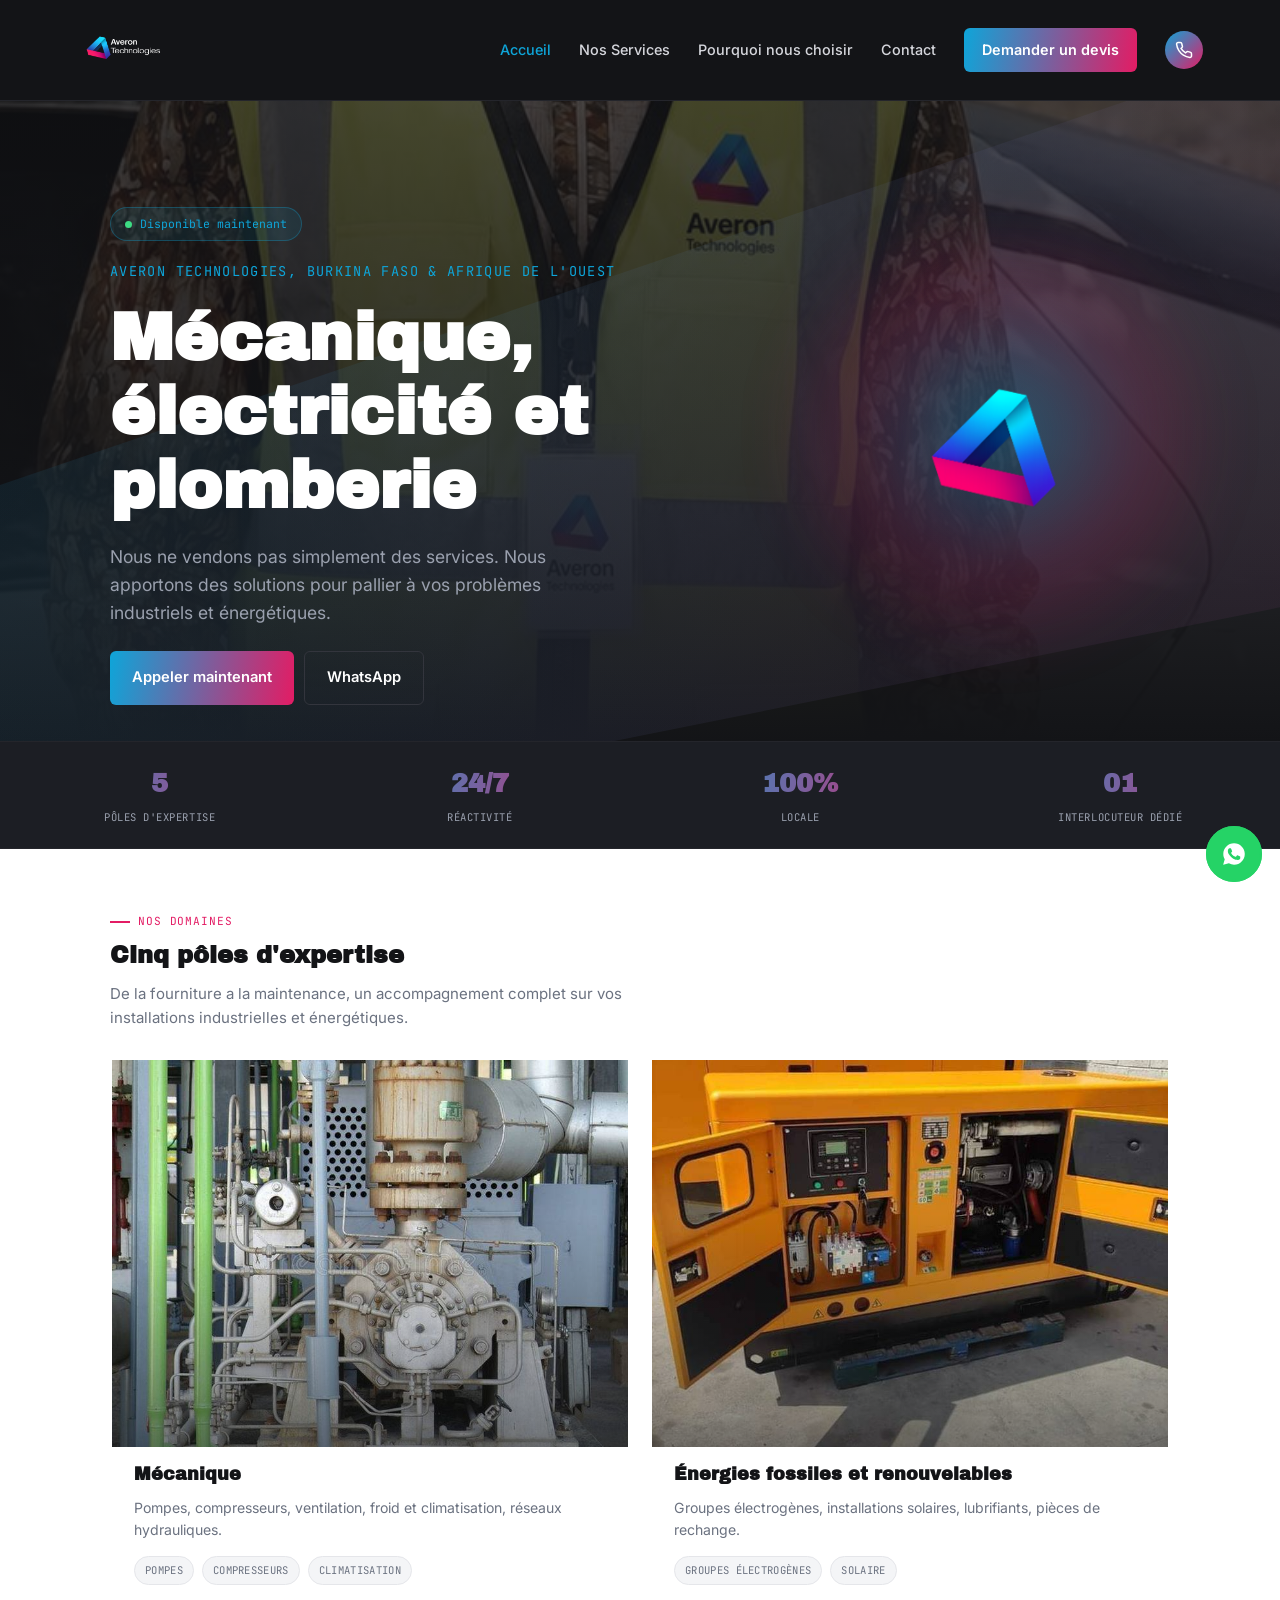
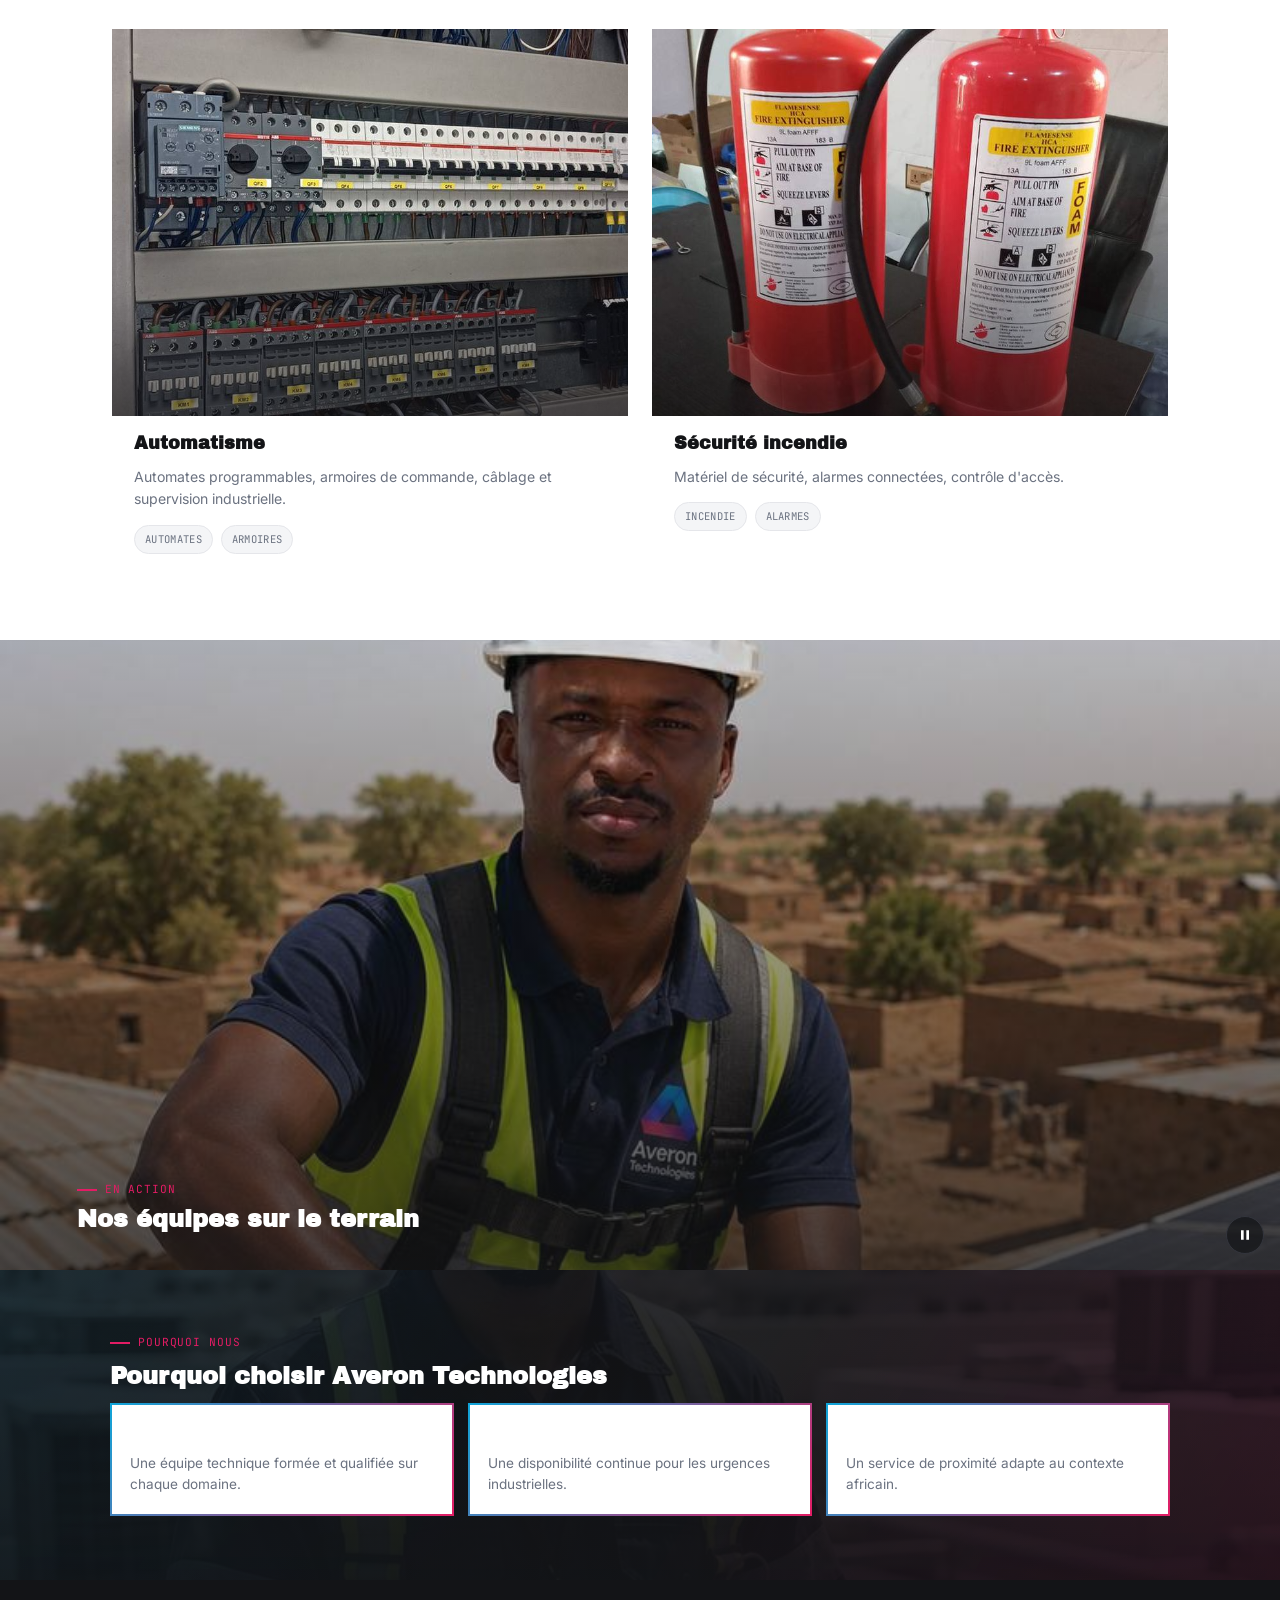
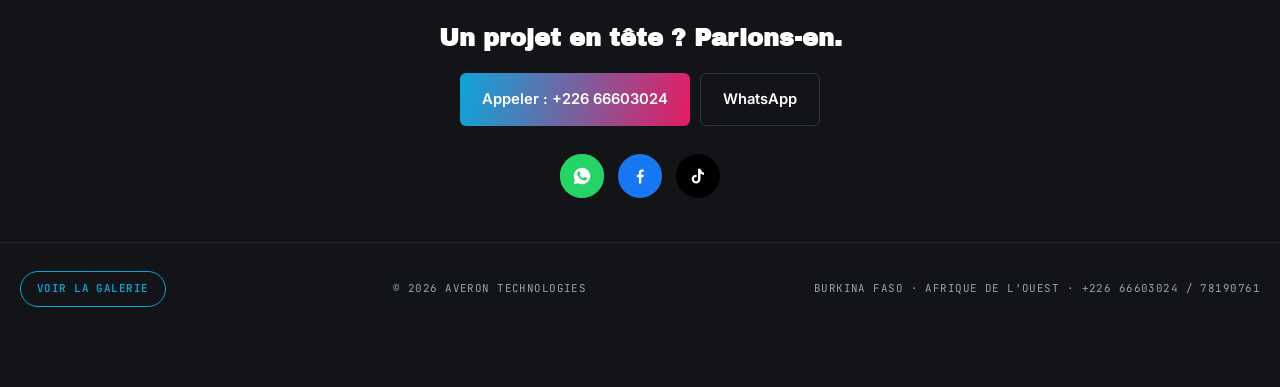
==== index.html @ 4babb5ae "Add files via upload" ====
<!DOCTYPE html>
<html lang="fr">
<head>
<meta charset="UTF-8">
<meta name="viewport" content="width=device-width, initial-scale=1.0">
<title>Accueil &middot; Averon Technologies</title>
<meta name="description" content="Averon Technologies, entreprise de mecanique, electricite et plomberie a Ouagadougou, Burkina Faso. Groupes electrogenes, pompes, compresseurs, installations solaires, securite incendie. Intervention rapide en Afrique de l'Ouest.">
<link rel="icon" type="image/png" href="assets/favicon.png">
<link rel="apple-touch-icon" href="assets/apple-touch-icon.png">
<link rel="stylesheet" href="assets/style.css">

</head>
<body>

<svg width="0" height="0" style="position:absolute">
  <defs>
    <filter id="roughen" x="-20%" y="-20%" width="140%" height="140%">
      <feTurbulence type="fractalNoise" baseFrequency="0.03 0.09" numOctaves="2" seed="3" result="noise">
        <animate attributeName="seed" values="3;7;3" dur="2.2s" repeatCount="indefinite"/>
      </feTurbulence>
      <feDisplacementMap in="SourceGraphic" in2="noise" scale="4"/>
    </filter>
    <filter id="roughen2" x="-20%" y="-20%" width="140%" height="140%">
      <feTurbulence type="fractalNoise" baseFrequency="0.025 0.08" numOctaves="2" seed="9" result="noise2">
        <animate attributeName="seed" values="9;14;9" dur="2.6s" repeatCount="indefinite"/>
      </feTurbulence>
      <feDisplacementMap in="SourceGraphic" in2="noise2" scale="5"/>
    </filter>
  </defs>
</svg>


<header>
  <div class="nav">
    <a class="logo" href="index.html"><img src="assets/logo-white.png" alt="Averon Technologies"></a>
    <nav class="menu" id="menu">
      <a class="active" href="index.html">Accueil</a>
<a class="" href="services.html">Nos Services</a>
<a class="" href="pourquoi-nous-choisir.html">Pourquoi nous choisir</a>
<a class="" href="contact.html">Contact</a>

      <a class="cta" href="contact.html">Demander un devis</a>
    </nav>
    <div class="actions">
      <a class="call" href="tel:+22666603024" aria-label="Appeler"><svg viewBox="0 0 24 24" fill="none" stroke="white" stroke-width="2"><path d="M22 16.92v3a2 2 0 0 1-2.18 2 19.79 19.79 0 0 1-8.63-3.07 19.5 19.5 0 0 1-6-6 19.79 19.79 0 0 1-3.07-8.67A2 2 0 0 1 4.11 2h3a2 2 0 0 1 2 1.72c.127.96.362 1.903.7 2.81a2 2 0 0 1-.45 2.11L8.09 9.91a16 16 0 0 0 6 6l1.27-1.27a2 2 0 0 1 2.11-.45c.907.338 1.85.573 2.81.7A2 2 0 0 1 22 16.92z"/></svg></a>
      <button class="burger" onclick="document.getElementById('menu').classList.toggle('open')" aria-label="Menu">
        <span></span><span></span><span></span>
      </button>
    </div>
  </div>
</header>


<section class="hero">
  <div class="hero-bg-photo"><img src="assets/hero-technician.jpg" alt=""></div>
  <div class="stripe"></div>
  <div class="wrap">
    <div class="hero-text">
      <div class="status-badge"><span class="dot"></span>Disponible maintenant</div>
      <div class="kicker">Averon Technologies, Burkina Faso & Afrique de l'Ouest</div>
      <h1>Mécanique, électricité et plomberie</h1>
      <p>Nous ne vendons pas simplement des services. Nous apportons des solutions pour pallier à vos problèmes industriels et énergétiques.</p>
      <div class="cta-row">
        <a class="btn primary" href="tel:+22666603024">Appeler maintenant</a>
        <a class="btn ghost" href="https://wa.me/22666603024" target="_blank">WhatsApp</a>
      </div>
    </div>
    
<div class="tri-stage">
  <div class="tri-glow"></div>
  <div class="tri-float">
    <div class="tri-spin">
      <img src="assets/triangle-mark.png" alt="">
    </div>
  </div>
</div>

  </div>
</section>
<div class="stats">
  <div class="stat"><div class="n">5</div><div class="l">Pôles d'expertise</div></div>
  <div class="stat"><div class="n">24/7</div><div class="l">Réactivité</div></div>
  <div class="stat"><div class="n">100%</div><div class="l">Locale</div></div>
  <div class="stat"><div class="n">01</div><div class="l">Interlocuteur dédié</div></div>
</div>
<section><div class="wrap"><div class="kicker-sm">Nos domaines</div><h2>Cinq pôles d'expertise</h2><p class="lead">De la fourniture a la maintenance, un accompagnement complet sur vos installations industrielles et énergétiques.</p><div class="svc-grid">
<div class="svc with-photo">
  <div class="thumb"><img class="scroll-expand" src="assets/photos/pump-industrial.jpg" alt="Mécanique"></div>
  <div class="body">
    <div class="num">01</div>
    <h3>Mécanique</h3>
    <p>Pompes, compresseurs, ventilation, froid et climatisation, réseaux hydrauliques.</p>
    <div class="tags"><span class="tag">Pompes</span><span class="tag">Compresseurs</span><span class="tag">Climatisation</span></div>
  </div>
</div>

<div class="svc with-photo">
  <div class="thumb"><img class="scroll-expand" src="assets/photos/generator-yellow-open.jpg" alt="Énergies fossiles et renouvelables"></div>
  <div class="body">
    <div class="num">02</div>
    <h3>Énergies fossiles et renouvelables</h3>
    <p>Groupes électrogènes, installations solaires, lubrifiants, pièces de rechange.</p>
    <div class="tags"><span class="tag">Groupes électrogènes</span><span class="tag">Solaire</span></div>
  </div>
</div>

<div class="svc with-photo">
  <div class="thumb"><img class="scroll-expand" src="assets/photos/electrical-panel-plc.jpg" alt="Automatisme"></div>
  <div class="body">
    <div class="num">03</div>
    <h3>Automatisme</h3>
    <p>Automates programmables, armoires de commande, câblage et supervision industrielle.</p>
    <div class="tags"><span class="tag">Automates</span><span class="tag">Armoires</span></div>
  </div>
</div>

<div class="svc with-photo">
  <div class="thumb"><img class="scroll-expand" src="assets/photos/securite-extincteurs.jpg" alt="Sécurité incendie"></div>
  <div class="body">
    <div class="num">04</div>
    <h3>Sécurité incendie</h3>
    <p>Matériel de sécurité, alarmes connectées, contrôle d'accès.</p>
    <div class="tags"><span class="tag">Incendie</span><span class="tag">Alarmes</span></div>
  </div>
</div>
</div></div></section>
<section class="video-section">
  <div class="video-wrap">
    <video id="heroVideo" autoplay muted loop playsinline poster="assets/photos/portrait-solar-drill.jpg">
      <source src="assets/hero-video.mp4" type="video/mp4">
    </video>
    <button class="video-toggle" id="videoToggle" aria-label="Pause/lecture video"><svg viewBox="0 0 24 24" fill="white"><path d="M6 5h4v14H6zM14 5h4v14h-4z"/></svg></button>
    <div class="video-caption">
      <div class="kicker-sm" style="margin-bottom:6px;">En action</div>
      <h2 style="color:#fff; margin-bottom:0;">Nos équipes sur le terrain</h2>
    </div>
  </div>
</section>
<script>
(function(){
  var v = document.getElementById('heroVideo');
  var btn = document.getElementById('videoToggle');
  if(!btn) return;
  btn.addEventListener('click', function(){
    if(v.paused){ v.play(); btn.innerHTML = '<svg viewBox="0 0 24 24" fill="white"><path d="M6 5h4v14H6zM14 5h4v14h-4z"/></svg>'; }
    else{ v.pause(); btn.innerHTML = '<svg viewBox="0 0 24 24" fill="white"><path d="M8 5v14l11-7z"/></svg>'; }
  });
})();
</script>

<section class="photo ">
  <div class="photo-bg tint"><img src="assets/photos/portrait-hvac-rooftop.jpg" alt=""></div>
  <div class="wrap">
<div class="kicker-sm">Pourquoi nous</div><h2>Pourquoi choisir Averon Technologies</h2><div class="points">
<div class="point">
  <div class="num">01</div>
  <h4>Expertise certifiée</h4>
  <p>Une équipe technique formée et qualifiée sur chaque domaine.</p>
</div>

<div class="point">
  <div class="num">02</div>
  <h4>Réactivité 24/7</h4>
  <p>Une disponibilité continue pour les urgences industrielles.</p>
</div>

<div class="point">
  <div class="num">03</div>
  <h4>Maintenance locale</h4>
  <p>Un service de proximité adapte au contexte africain.</p>
</div>
</div></div></section>
<section class="contact-strip">
  <div class="wrap">
    <h2>Un projet en tête ? Parlons-en.</h2>
    <div class="links">
      <a class="btn primary" href="tel:+22666603024">Appeler : +226 66603024</a>
      <a class="btn ghost" href="https://wa.me/22666603024" target="_blank">WhatsApp</a>
    </div>
    
<div class="social-bar">
  <a class="social whatsapp" href="https://wa.me/22666603024" target="_blank" aria-label="WhatsApp"><svg viewBox="0 0 24 24" fill="white"><path d="M12.04 2C6.58 2 2.13 6.45 2.13 11.91c0 1.75.46 3.45 1.32 4.95L2 22l5.29-1.39a9.9 9.9 0 0 0 4.75 1.21h.01c5.46 0 9.9-4.45 9.9-9.91C21.96 6.45 17.5 2 12.04 2zm5.79 14.11c-.24.68-1.4 1.3-1.93 1.35-.5.05-1.12.07-1.81-.11-.42-.11-.95-.29-1.64-.57-2.9-1.25-4.79-4.17-4.94-4.36-.14-.2-1.19-1.58-1.19-3.02 0-1.43.75-2.14 1.02-2.43.27-.29.58-.37.78-.37.19 0 .39 0 .56.01.18.01.42-.07.65.5.24.58.82 2 .89 2.14.07.14.12.31.02.5-.09.19-.14.31-.28.48-.14.17-.29.37-.42.5-.14.14-.28.29-.12.57.16.28.71 1.17 1.53 1.89 1.05.94 1.94 1.23 2.22 1.37.28.14.44.12.61-.07.16-.19.7-.82.89-1.1.19-.28.37-.23.63-.14.26.09 1.65.78 1.93.92.28.14.47.21.54.33.07.12.07.68-.17 1.36z"/></svg></a>
  <a class="social facebook" href="https://www.facebook.com/profile.php?id=61590380855044" target="_blank" aria-label="Facebook"><svg viewBox="0 0 24 24" fill="white"><path d="M13.5 21v-7.5h2.5l.4-3H13.5V8.5c0-.87.24-1.46 1.49-1.46H16.5V4.36C16.24 4.32 15.36 4.25 14.33 4.25c-2.15 0-3.63 1.31-3.63 3.72v2.53H8.2v3h2.5V21h2.8z"/></svg></a>
  <a class="social tiktok" href="https://www.tiktok.com/@averon.tech.by.af" target="_blank" aria-label="TikTok"><svg viewBox="0 0 24 24" fill="white"><path d="M16.6 5.82c-.9-.6-1.55-1.55-1.75-2.65h-2.85v12.6c0 1.35-1.1 2.45-2.45 2.45a2.45 2.45 0 0 1 0-4.9c.25 0 .5.04.73.1V10.4a5.3 5.3 0 0 0-.73-.05A5.3 5.3 0 1 0 15 15.65V9.35a7.3 7.3 0 0 0 4.2 1.33V7.83c-.9 0-1.85-.3-2.6-.85z"/></svg></a>
</div>

  </div>
</section>


<footer>
  <a href="galerie.html" class="footer-link">Voir la galerie</a>
  <span>&copy; 2026 Averon Technologies</span>
  <span>Burkina Faso &middot; Afrique de l'Ouest &middot; +226 66603024 / 78190761</span>
</footer>

<a class="float-wa" href="https://wa.me/22666603024" target="_blank" aria-label="Ecrire sur WhatsApp"><svg viewBox="0 0 24 24" fill="white"><path d="M12.04 2C6.58 2 2.13 6.45 2.13 11.91c0 1.75.46 3.45 1.32 4.95L2 22l5.29-1.39a9.9 9.9 0 0 0 4.75 1.21h.01c5.46 0 9.9-4.45 9.9-9.91C21.96 6.45 17.5 2 12.04 2zm5.79 14.11c-.24.68-1.4 1.3-1.93 1.35-.5.05-1.12.07-1.81-.11-.42-.11-.95-.29-1.64-.57-2.9-1.25-4.79-4.17-4.94-4.36-.14-.2-1.19-1.58-1.19-3.02 0-1.43.75-2.14 1.02-2.43.27-.29.58-.37.78-.37.19 0 .39 0 .56.01.18.01.42-.07.65.5.24.58.82 2 .89 2.14.07.14.12.31.02.5-.09.19-.14.31-.28.48-.14.17-.29.37-.42.5-.14.14-.28.29-.12.57.16.28.71 1.17 1.53 1.89 1.05.94 1.94 1.23 2.22 1.37.28.14.44.12.61-.07.16-.19.7-.82.89-1.1.19-.28.37-.23.63-.14.26.09 1.65.78 1.93.92.28.14.47.21.54.33.07.12.07.68-.17 1.36z"/></svg></a>

<div class="lightbox" id="lightbox">
  <img id="lightbox-img" src="" alt="">
</div>

<script>
(function(){
  var els = document.querySelectorAll('.scroll-expand');
  if(!('IntersectionObserver' in window)){
    els.forEach(function(e){ e.classList.add('in-view'); });
    return;
  }
  var io = new IntersectionObserver(function(entries){
    entries.forEach(function(entry){
      if(entry.isIntersecting){
        entry.target.classList.add('in-view');
        io.unobserve(entry.target);
      }
    });
  }, { threshold:0.2 });
  els.forEach(function(e){ io.observe(e); });
})();
</script>
<script>
(function(){
  var lb = document.getElementById('lightbox');
  var lbImg = document.getElementById('lightbox-img');
  var candidates = document.querySelectorAll('.thumb img, .gallery-item img, .photo-bg img, .people-card img');
  candidates.forEach(function(img){
    img.style.cursor = 'zoom-in';
    img.addEventListener('click', function(){
      lbImg.src = img.src;
      lb.classList.add('open');
    });
  });
  lb.addEventListener('click', function(){ lb.classList.remove('open'); });
})();
</script>
</body>
</html>
---- assets/style.css ----
@import url('https://fonts.googleapis.com/css2?family=Archivo+Black&family=Space+Grotesk:wght@500;600;700&family=Inter:wght@400;500;600;700&family=JetBrains+Mono:wght@400;500&display=swap');

:root{
  --cyan:#0EA5D9;
  --blue-deep:#15305E;
  --magenta:#E31C64;
  --black:#131417;
  --charcoal:#1C1E24;
  --grey:#9AA0AE;
  --grey-dark:#6B7280;
  --paper:#F4F5F7;
  --white:#FFFFFF;
}
*{ box-sizing:border-box; margin:0; padding:0; }
html{ scroll-behavior:smooth; }
body{ font-family:'Inter',sans-serif; color:var(--black); background:var(--white); line-height:1.6; overflow-x:hidden; }
a{ color:inherit; text-decoration:none; }
img{ max-width:100%; display:block; }
ul{ list-style:none; }
.wrap{ max-width:1100px; margin:0 auto; padding:0 20px; }

/* ===== HEADER ===== */
header{ position:sticky; top:0; z-index:100; background:var(--black); border-bottom:1px solid #24252B; }
.nav{ display:flex; align-items:center; justify-content:space-between; padding:12px 18px; }
.nav .logo{ display:flex; align-items:center; gap:8px; z-index:2; }
.nav .logo img{ height:56px; width:auto; }
.nav .actions{ display:flex; align-items:center; gap:10px; z-index:2; }
.nav .call{ width:38px; height:38px; border-radius:50%; background:linear-gradient(135deg,var(--cyan),var(--magenta)); display:flex; align-items:center; justify-content:center; }
.nav .call svg{ width:18px; height:18px; }
.burger{ width:38px; height:38px; border:1px solid #33353D; border-radius:6px; display:flex; flex-direction:column; align-items:center; justify-content:center; gap:4px; background:none; }
.burger span{ width:16px; height:2px; background:#fff; display:block; }

.menu{ display:none; flex-direction:column; background:var(--black); border-top:1px solid #24252B; padding:8px 18px 20px; position:absolute; top:100%; left:0; right:0; }
.menu.open{ display:flex; }
.menu a{ padding:14px 4px; font-size:1rem; font-weight:500; color:#D5D6DC; border-bottom:1px solid #24252B; }
.menu a.active{ color:var(--cyan); }
.menu .cta{ margin-top:16px; text-align:center; padding:13px; border-radius:6px; background:linear-gradient(100deg,var(--cyan),var(--magenta)); color:#fff; font-weight:600; border:none; }

/* ===== HERO — ACCUEIL (video + triangle 3D) ===== */
.hero{ position:relative; overflow:hidden; background:var(--black); color:#fff; padding:28px 20px 40px; }
.hero-bg-photo{ position:absolute; inset:0; z-index:0; }
.hero-bg-photo img{ width:100%; height:100%; object-fit:cover; object-position:center 55%; opacity:0.45; filter:grayscale(0.25) contrast(1.05); }
.hero-bg-photo::after{ content:''; position:absolute; inset:0; background:linear-gradient(180deg, rgba(19,20,23,0.5) 0%, rgba(19,20,23,0.8) 65%, var(--black) 100%); }
.hero .stripe{ position:absolute; inset:0; width:160%; clip-path:polygon(55% 0, 100% 0, 100% 55%, 30% 100%, 0 100%, 0 60%); background:linear-gradient(120deg,var(--cyan),var(--magenta)); opacity:0.10; animation:driftStripe 9s ease-in-out infinite; z-index:1; }
@keyframes driftStripe{ 0%,100%{ transform:translateX(0); } 50%{ transform:translateX(-6%); } }
.hero .kicker{ position:relative; z-index:2; font-family:'JetBrains Mono'; font-size:0.85rem; letter-spacing:0.1em; text-transform:uppercase; color:var(--cyan); margin-bottom:18px; animation:fadeUp 0.7s ease-out both; }
.hero h1{ position:relative; z-index:2; font-family:'Archivo Black'; font-weight:700; font-size:2.6rem; line-height:1.1; animation:fadeUp 0.7s ease-out 0.1s both; }
.hero p{ position:relative; z-index:2; margin-top:20px; color:var(--grey); font-size:1.1rem; max-width:46ch; animation:fadeUp 0.7s ease-out 0.2s both; }
.hero .cta-row{ position:relative; z-index:2; display:flex; flex-direction:column; gap:10px; margin-top:24px; animation:fadeUp 0.7s ease-out 0.3s both; }
.hero .wrap{ position:relative; z-index:2; }
.btn{ display:inline-flex; align-items:center; justify-content:center; padding:14px 22px; border-radius:6px; font-weight:600; font-size:0.92rem; }
.btn.primary{ background:linear-gradient(100deg,var(--cyan),var(--magenta)); color:#fff; }
.btn.ghost{ border:1px solid #33353D; color:#fff; }

/* Video background layer (home hero only) */
.hero-video-wrap{ position:absolute; inset:0; z-index:0; background:var(--black); }
.hero-video-wrap video{ width:100%; height:100%; object-fit:cover; opacity:0.28; }
.hero-video-wrap::after{ content:''; position:absolute; inset:0; background:linear-gradient(180deg, rgba(19,20,23,0.5) 0%, rgba(19,20,23,0.85) 70%, var(--black) 100%); }
.video-toggle{
  position:absolute; z-index:3; bottom:16px; right:16px;
  width:38px; height:38px; border-radius:50%; background:rgba(19,20,23,0.7); border:1px solid #33353D;
  display:flex; align-items:center; justify-content:center; cursor:pointer;
}
.video-toggle svg{ width:16px; height:16px; }

/* Dedicated video section (between poles and pourquoi-nous-choisir) */
.video-section{ background:var(--black); padding:0; }
.video-wrap{ position:relative; width:100%; aspect-ratio:16/9; max-height:70vh; overflow:hidden; }
.video-wrap video{ width:100%; height:100%; object-fit:cover; }
.video-wrap::after{ content:''; position:absolute; inset:0; background:linear-gradient(180deg, rgba(19,20,23,0.15) 0%, rgba(19,20,23,0.75) 100%); }
.video-caption{ position:absolute; left:20px; bottom:20px; z-index:2; }
@media(min-width:800px){ .video-caption{ left:6vw; bottom:36px; } }

/* 3D floating triangle */
.tri-stage{ position:relative; width:230px; height:230px; margin:8px auto 0; perspective:900px; z-index:2; }
.tri-float{ width:100%; height:100%; position:relative; transform-style:preserve-3d; animation:triFloat 4.5s ease-in-out infinite; }
.tri-spin{ width:100%; height:100%; position:absolute; inset:0; transform-style:preserve-3d; animation:triSpin 7s ease-in-out infinite; }
.tri-spin img{ width:100%; height:100%; object-fit:contain; }
.tri-glow{ position:absolute; inset:-50px; background:radial-gradient(circle at 50% 45%, rgba(14,165,217,0.35), rgba(227,28,100,0.16) 45%, transparent 70%); filter:blur(26px); animation:triGlow 3.2s ease-in-out infinite; }
@keyframes triFloat{ 0%,100%{ transform:translateY(0px); } 50%{ transform:translateY(-16px); } }
@keyframes triSpin{ 0%,100%{ transform:rotateY(-24deg) rotateX(5deg) rotate(-2deg); } 50%{ transform:rotateY(24deg) rotateX(-3deg) rotate(2deg); } }
@keyframes triGlow{ 0%,100%{ opacity:0.6; transform:scale(1); } 50%{ opacity:1; transform:scale(1.08); } }

/* Small inline triangle badge for inner-page heroes */
.tri-badge{ width:46px; height:46px; margin-bottom:14px; position:relative; z-index:2; }
.tri-badge .tri-spin{ animation-duration:6s; }

/* ===== STATS BAR ===== */
.stats{ position:relative; background:var(--charcoal); color:#fff; display:grid; grid-template-columns:repeat(2,1fr); gap:1px; border-top:1px solid #24252B; border-bottom:1px solid #24252B; z-index:2; }
.stat{ padding:22px 18px; text-align:center; }
.stat .n{ font-family:'Archivo Black'; font-weight:700; font-size:1.6rem; background:linear-gradient(100deg,var(--cyan),var(--magenta)); -webkit-background-clip:text; background-clip:text; color:transparent; }
.stat .l{ font-family:'JetBrains Mono'; font-size:0.66rem; text-transform:uppercase; letter-spacing:0.05em; color:var(--grey); margin-top:4px; }

/* ===== SECTIONS ===== */
section{ padding:48px 20px; position:relative; }
section.alt{ background:var(--paper); }
section.dark{ background:var(--black); color:#fff; }
.kicker-sm{ font-family:'JetBrains Mono'; font-size:0.7rem; letter-spacing:0.08em; text-transform:uppercase; color:var(--magenta); display:flex; align-items:center; gap:8px; margin-bottom:10px; }
.kicker-sm::before{ content:''; width:20px; height:2px; background:var(--magenta); }
h2{ font-family:'Archivo Black'; font-weight:700; font-size:1.5rem; margin-bottom:12px; line-height:1.2; }
section.dark h2, section.photo h2{ color:#fff; }
.lead{ max-width:60ch; color:var(--grey-dark); margin-bottom:28px; font-size:0.94rem; }
section.dark .lead, section.photo .lead{ color:var(--grey); }

/* Photo-backed "univers metier" sections */
section.photo{ color:#fff; background:var(--black); }
.photo-bg{ position:absolute; inset:0; z-index:0; }
.photo-bg img{ width:100%; height:100%; object-fit:cover; opacity:0.42; filter:grayscale(0.15) contrast(1.05); }
.photo-bg::after{ content:''; position:absolute; inset:0; background:linear-gradient(180deg, rgba(19,20,23,0.75) 0%, rgba(19,20,23,0.92) 100%); }
.photo-bg.tint::before{ content:''; position:absolute; inset:0; z-index:1; background:linear-gradient(120deg, rgba(14,165,217,0.22), transparent 45%, transparent 55%, rgba(227,28,100,0.22)); mix-blend-mode:color; }
section.photo .wrap{ position:relative; z-index:2; }

/* ===== SERVICE CARDS — electric border ===== */
.svc{ position:relative; padding:20px 20px 20px 22px; background:var(--white); margin-bottom:18px; border:2px solid transparent; background-clip:padding-box; border-radius:0; }
.svc::before{
  content:''; position:absolute; inset:-2px; z-index:-1; border-radius:0;
  background:linear-gradient(135deg, var(--cyan), var(--magenta));
}
.svc .num{ display:none; }
.svc h3{ font-family:'Archivo Black'; font-weight:700; font-size:1.1rem; margin-bottom:8px; }
.svc p{ color:var(--grey-dark); font-size:0.88rem; margin-bottom:14px; }
.tags{ display:flex; flex-wrap:wrap; gap:8px; }
.tag{ font-family:'JetBrains Mono'; font-size:0.66rem; text-transform:uppercase; letter-spacing:0.03em; padding:5px 10px; border-radius:20px; background:var(--paper); color:var(--grey-dark); border:1px solid #E5E6EA; }

/* Card with thumbnail photo */
.svc.with-photo{ display:flex; flex-direction:column; gap:14px; padding:0; overflow:hidden; }
.svc.with-photo .thumb{ position:relative; aspect-ratio:4/3; height:auto; }
.svc.with-photo .thumb img{ width:100%; height:100%; object-fit:cover; object-position:center 15%; }
.svc.with-photo .thumb::after{ content:''; position:absolute; inset:0; background:linear-gradient(180deg, transparent 40%, rgba(19,20,23,0.55)); }
.svc.with-photo .body{ padding:0 20px 20px 22px; }
.svc.with-photo::before{ z-index:-1; }

/* ===== POINTS — electric border ===== */
.points{ display:flex; flex-direction:column; gap:14px; }
.point{ position:relative; padding:18px; background:var(--white); border:2px solid transparent; background-clip:padding-box; border-radius:0; }
.point::before{
  content:''; position:absolute; inset:-2px; z-index:-1; border-radius:0;
  background:linear-gradient(135deg, var(--cyan), var(--magenta));
}
@property --ang{
  syntax:'<angle>'; initial-value:0deg; inherits:false;
}
@keyframes rotateBorder{ to{ --ang:360deg; } }
.point .num{ display:none; }
.point h4{ font-family:'Archivo Black'; font-size:0.98rem; margin-bottom:5px; }
.point p{ color:var(--grey-dark); font-size:0.85rem; }
.point.point-icon{ text-align:center; }
.picon{ width:44px; height:44px; margin:0 auto 12px; border-radius:50%; background:linear-gradient(135deg,var(--cyan),var(--magenta)); display:flex; align-items:center; justify-content:center; }
.picon svg{ width:20px; height:20px; color:#fff; }

.points-grid{ display:grid; grid-template-columns:1fr; gap:16px; }
.points-grid .point{ aspect-ratio:auto; padding:28px 20px; }
@media(min-width:600px){ .points-grid{ grid-template-columns:repeat(2,1fr); } }
@media(min-width:800px){ .points-grid{ grid-template-columns:repeat(3,1fr); gap:20px; } .points-grid .point{ aspect-ratio:1/1; display:flex; flex-direction:column; align-items:center; justify-content:center; text-align:center; } }

/* Compact contact card (Contact page) */
.contact-card{
  max-width:560px; margin:0 auto;
  background:var(--white); border:1px solid #EAEBEF;
}
.contact-row{
  display:flex; align-items:center; gap:16px;
  padding:20px 22px; border-bottom:1px solid #EAEBEF;
}
.contact-row:last-child{ border-bottom:none; }
.contact-row svg{ width:22px; height:22px; color:var(--cyan); flex-shrink:0; }
.contact-row > div{ display:flex; flex-direction:column; gap:2px; }
.cc-label{ font-family:'JetBrains Mono'; font-size:0.66rem; text-transform:uppercase; letter-spacing:0.04em; color:var(--grey-dark); }
.cc-value{ font-size:0.95rem; color:var(--black); font-weight:500; }

/* GALERIE */
.gallery-grid{ display:grid; grid-template-columns:repeat(2,1fr); gap:10px; }
.gallery-item{ aspect-ratio:1/1; overflow:hidden; background:var(--paper); }
.gallery-item img{ width:100%; height:100%; object-fit:cover; }
@media(min-width:600px){ .gallery-grid{ grid-template-columns:repeat(3,1fr); gap:14px; } }
@media(min-width:900px){ .gallery-grid{ grid-template-columns:repeat(4,1fr); } }
section.dark .point{ background:var(--charcoal); }
section.dark .point p{ color:var(--grey); }

/* Team/testimonial style card with round portrait */
.people{ display:flex; flex-direction:column; gap:18px; }
.people-card{ display:flex; align-items:center; gap:16px; background:var(--charcoal); padding:16px; border-radius:8px; }
.people-card img{ width:64px; height:64px; border-radius:50%; object-fit:cover; flex-shrink:0; border:2px solid var(--cyan); }
.people-card .role{ font-family:'JetBrains Mono'; font-size:0.68rem; color:var(--cyan); text-transform:uppercase; letter-spacing:0.04em; margin-bottom:4px; }
.people-card p{ font-size:0.86rem; color:var(--grey); }

/* ===== FORM ===== */
.form-wrap{ text-align:center; max-width:520px; margin:0 auto; }
.form-badge{
  display:inline-block; padding:6px 16px; border-radius:999px;
  background:rgba(14,165,217,0.12); color:var(--cyan);
  font-family:'JetBrains Mono'; font-size:0.7rem; text-transform:uppercase; letter-spacing:0.05em;
  margin-bottom:14px;
}
.form-wrap h2{ text-align:center; }
.form-wrap .lead{ margin-left:auto; margin-right:auto; text-align:center; }
.form-card{ background:transparent; border:none; padding:0; margin-top:8px; text-align:left; }
.form-card label{ display:block; font-family:'Inter'; font-weight:600; font-size:0.82rem; color:var(--black); margin:16px 0 8px; }
.form-card label:first-child{ margin-top:0; }
.field-wrap{ position:relative; }
.field-wrap svg{ position:absolute; left:16px; top:50%; transform:translateY(-50%); width:16px; height:16px; opacity:0.5; }
.form-card input{ width:100%; padding:13px 16px 13px 42px; border:1px solid #E0E1E6; border-radius:999px; font-family:'Inter'; font-size:0.92rem; color:var(--black); background:var(--white); }
.form-card textarea{ width:100%; padding:14px 16px; border:1px solid #E0E1E6; border-radius:18px; font-family:'Inter'; font-size:0.92rem; color:var(--black); background:var(--white); resize:vertical; min-height:110px; }
.form-card input:focus, .form-card textarea:focus{ outline:none; border-color:var(--cyan); }
.form-card button{
  margin-top:22px; width:100%; border:none; padding:15px; border-radius:999px;
  background:linear-gradient(100deg,var(--cyan),var(--magenta)); color:#fff; font-weight:600; font-size:0.94rem; cursor:pointer;
  display:flex; align-items:center; justify-content:center; gap:8px;
}

/* ===== FLOATING WHATSAPP ===== */
.float-wa{ position:fixed; bottom:18px; right:18px; z-index:200; width:56px; height:56px; border-radius:50%; background:#25D366; display:flex; align-items:center; justify-content:center; }
.float-wa::before{ content:''; position:absolute; inset:0; border-radius:50%; border:2px solid #25D366; animation:pulse 1.8s ease-out infinite; }
@keyframes pulse{ 0%{ transform:scale(1); opacity:0.9; } 100%{ transform:scale(1.9); opacity:0; } }
.float-wa svg{ width:26px; height:26px; }

/* ===== SOCIAL ICONS ===== */
.social-bar{ display:flex; gap:14px; justify-content:center; margin-top:28px; }
.social{ width:44px; height:44px; border-radius:50%; display:flex; align-items:center; justify-content:center; position:relative; }
.social svg{ width:20px; height:20px; }
.whatsapp{ background:#25D366; }
.whatsapp::before{ content:''; position:absolute; inset:0; border-radius:50%; border:2px solid #25D366; animation:pulse 1.8s ease-out infinite; }
.facebook{ background:#1877F2; animation:bounce 1.6s ease-in-out infinite; }
@keyframes bounce{ 0%,100%{ transform:translateY(0); } 25%{ transform:translateY(-7px); } 40%{ transform:translateY(0); } 55%{ transform:translateY(-3px); } 70%{ transform:translateY(0); } }
.tiktok{ background:#000; animation:wiggle 2.4s ease-in-out infinite; }
.tiktok::after{ content:''; position:absolute; inset:-3px; border-radius:50%; background:conic-gradient(from 0deg,var(--cyan),var(--magenta),var(--cyan)); z-index:-1; animation:spin 3s linear infinite; }
@keyframes wiggle{ 0%,100%{ transform:rotate(0) scale(1); } 10%{ transform:rotate(-8deg) scale(1.05); } 20%{ transform:rotate(8deg) scale(1.05); } 30%{ transform:rotate(-4deg); } 40%{ transform:rotate(0); } }
@keyframes spin{ to{ transform:rotate(360deg); } }

/* ===== ANIMATED PIPELINE DIVIDER ===== */
.pipeline{ position:relative; height:64px; background:var(--charcoal); overflow:hidden; }
.pipeline svg{ width:100%; height:100%; display:block; }
.pipeline .flow{
  stroke-dasharray:10 14;
  filter:drop-shadow(0 0 4px var(--cyan)) drop-shadow(0 0 8px var(--cyan));
  animation:flowMove 1s linear infinite;
}
.pipeline .spark{
  filter:drop-shadow(0 0 6px var(--magenta)) drop-shadow(0 0 12px var(--magenta));
}
@keyframes flowMove{ to{ stroke-dashoffset:-48; } }
@keyframes sparkPulse{ 0%,100%{ opacity:0.5; r:3; } 50%{ opacity:1; r:6; } }

/* ===== CONTACT STRIP ===== */
.contact-strip{ background:var(--black); color:#fff; padding:44px 20px; text-align:center; }
.contact-strip h2{ color:#fff; }
.contact-strip .links{ display:flex; flex-direction:column; gap:10px; margin-top:20px; }

footer{ background:var(--black); color:var(--grey); padding:28px 20px 80px; display:flex; flex-direction:column; gap:16px; align-items:center; text-align:center; font-family:'JetBrains Mono'; font-size:0.68rem; text-transform:uppercase; letter-spacing:0.04em; border-top:1px solid #24252B; }
.footer-link{ color:var(--cyan); font-weight:600; padding:8px 16px; border:1px solid var(--cyan); border-radius:20px; }

/* LIGHTBOX */
.lightbox{
  position:fixed; inset:0; z-index:1000; background:rgba(10,10,12,0.92);
  display:none; align-items:center; justify-content:center; padding:24px; cursor:zoom-out;
}
.lightbox.open{ display:flex; }
.lightbox img{ max-width:100%; max-height:100%; border-radius:4px; box-shadow:0 20px 60px rgba(0,0,0,0.5); }

/* ===== SCROLL MEDIA EXPANSION ===== */
.scroll-expand{
  transform:scale(0.88);
  opacity:0;
  transition:transform 0.9s cubic-bezier(0.16,1,0.3,1), opacity 0.9s ease-out;
}
.scroll-expand.in-view{
  transform:scale(1);
  opacity:1;
}

/* ===== DESKTOP ===== */
@media(min-width:800px){
  .nav{ padding:16px 6vw; }
  .nav .logo img{ height:68px; }
  .burger{ display:none; }
  .menu{ display:flex !important; flex-direction:row; position:static; background:none; border:none; padding:0; align-items:center; gap:28px; margin-left:auto; margin-right:28px; }
  .menu a{ padding:0; border:none; font-size:0.9rem; }
  .menu .cta{ margin:0; padding:10px 18px; width:auto; }

  .hero{ padding:70px 6vw 0; min-height:640px; display:flex; align-items:center; }
  .hero .wrap{ width:100%; display:flex; align-items:center; justify-content:space-between; gap:40px; }
  .hero .hero-text{ max-width:50%; }
  .hero .hero-text-full{ max-width:100%; }
  .hero .hero-text-full h1{ max-width:none; font-size:3.4rem; }
  .hero .hero-text-full p{ max-width:70ch; }
  .hero h1{ font-size:4.2rem; max-width:14ch; }
  .hero .cta-row{ flex-direction:row; }
  .tri-stage{ width:340px; height:340px; margin:0; flex-shrink:0; }

  .stats{ grid-template-columns:repeat(4,1fr); position:relative; z-index:2; }

  section{ padding:64px 6vw; }
  .svc-grid{ display:grid; grid-template-columns:repeat(2,1fr); gap:20px; }
  .svc-grid .svc{ margin-bottom:0; }
  .svc{ display:flex; gap:24px; align-items:flex-start; }
  .svc .body{ flex:1; }
  .svc-grid .svc.with-photo{ flex-direction:column; }
  .svc-grid .svc.with-photo .thumb{ width:100%; aspect-ratio:4/3; height:auto; }
  .svc-grid .svc.with-photo .body{ padding:0 20px 20px 22px; }
  .svc.with-photo{ flex-direction:row; align-items:stretch; }
  .svc.with-photo .thumb{ width:220px; aspect-ratio:4/3; height:auto; flex-shrink:0; }
  .svc.with-photo .body{ padding:20px 20px 20px 0; }
  .points{ flex-direction:row; }
  .point{ flex:1; }
  .people{ flex-direction:row; }
  .people-card{ flex:1; flex-direction:column; text-align:center; }

  .contact-strip .links{ flex-direction:row; justify-content:center; }
  footer{ flex-direction:row; justify-content:space-between; text-align:left; }
}

@keyframes fadeUp{ from{ opacity:0; transform:translateY(18px); } to{ opacity:1; transform:translateY(0); } }
@keyframes pulseBtn{ 0%,100%{ box-shadow:0 0 0 0 rgba(227,28,100,0.4); } 50%{ box-shadow:0 0 0 10px rgba(227,28,100,0); } }

.status-badge{
  position:relative; z-index:2; display:inline-flex; align-items:center; gap:8px;
  padding:7px 14px; border-radius:999px; background:rgba(14,165,217,0.1); border:1px solid rgba(14,165,217,0.3);
  font-family:'JetBrains Mono'; font-size:0.72rem; color:var(--cyan); margin-bottom:20px;
  animation:fadeUp 0.6s ease-out both;
}
.status-badge .dot{
  width:7px; height:7px; border-radius:50%; background:#3ddc84;
  box-shadow:0 0 0 0 rgba(61,220,132,0.6);
  animation:dotPulse 1.8s ease-out infinite;
}
@keyframes dotPulse{
  0%{ box-shadow:0 0 0 0 rgba(61,220,132,0.6); }
  70%{ box-shadow:0 0 0 8px rgba(61,220,132,0); }
  100%{ box-shadow:0 0 0 0 rgba(61,220,132,0); }
}
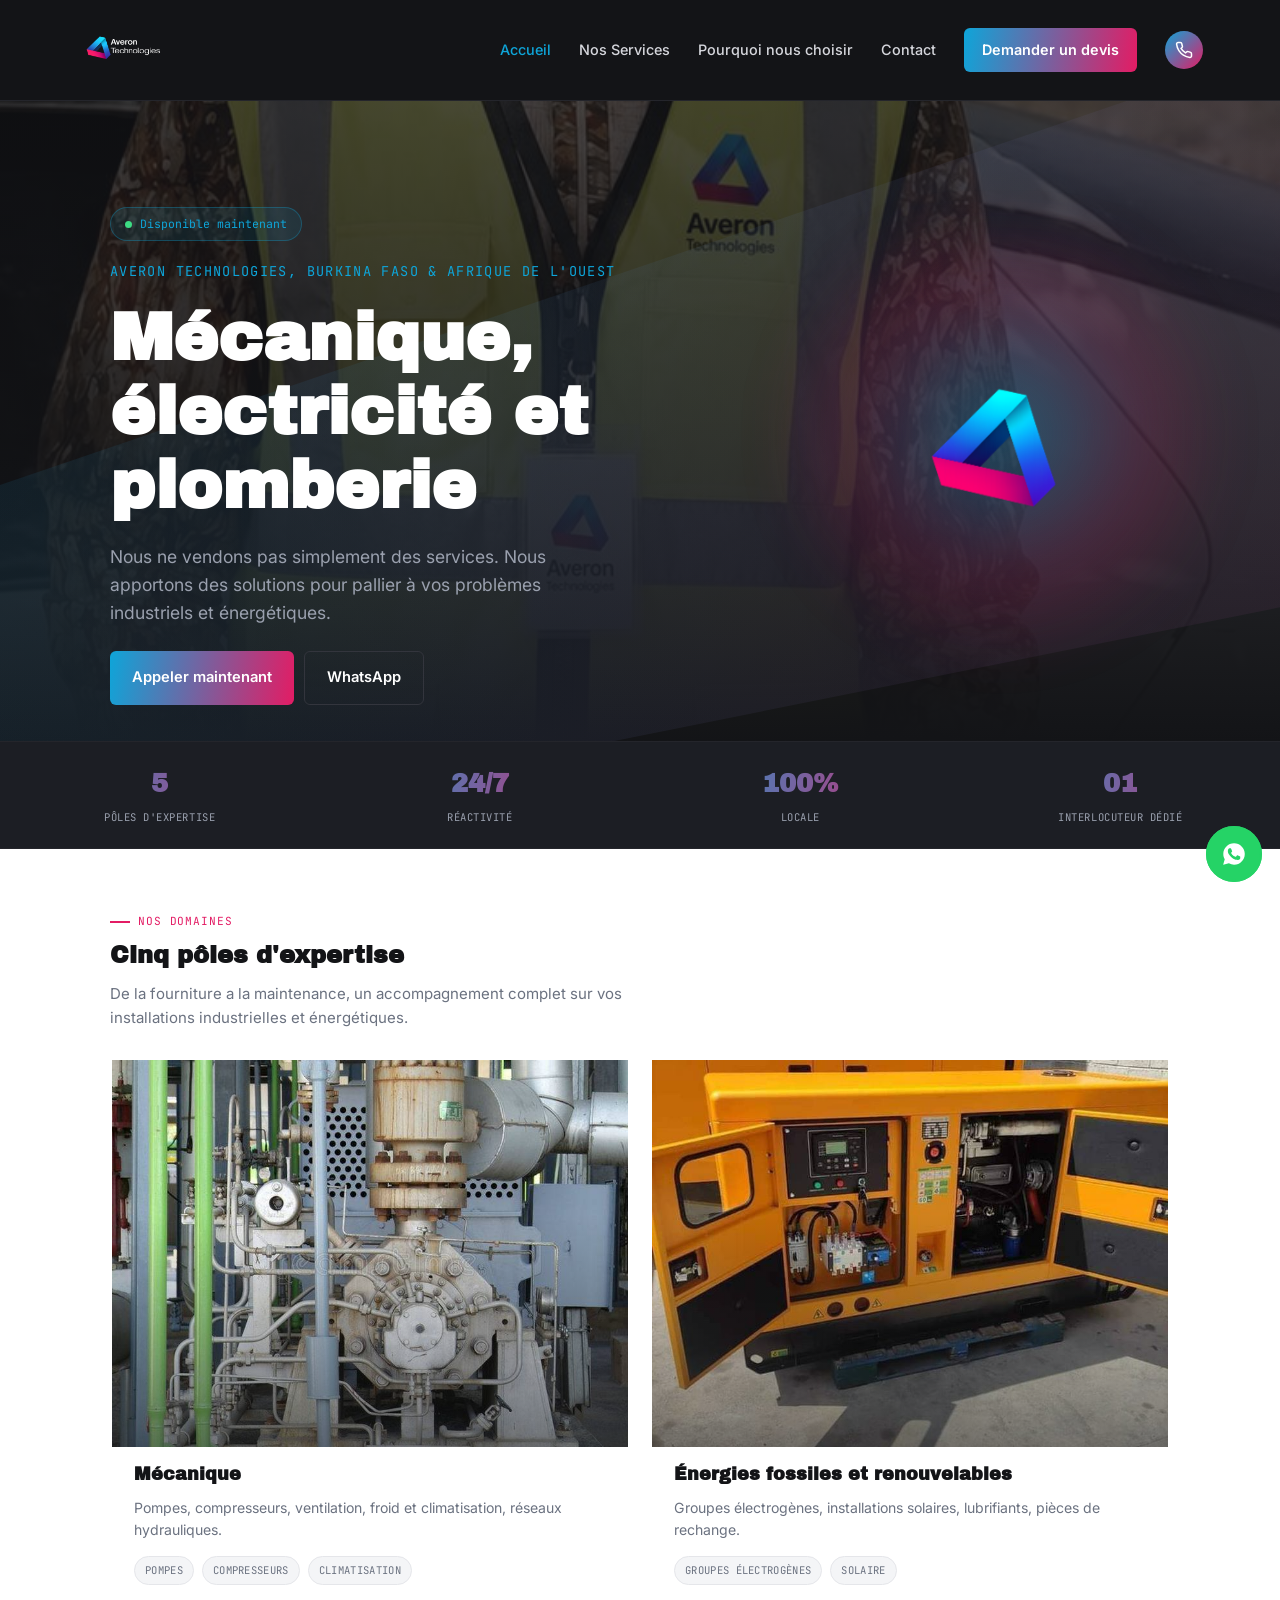
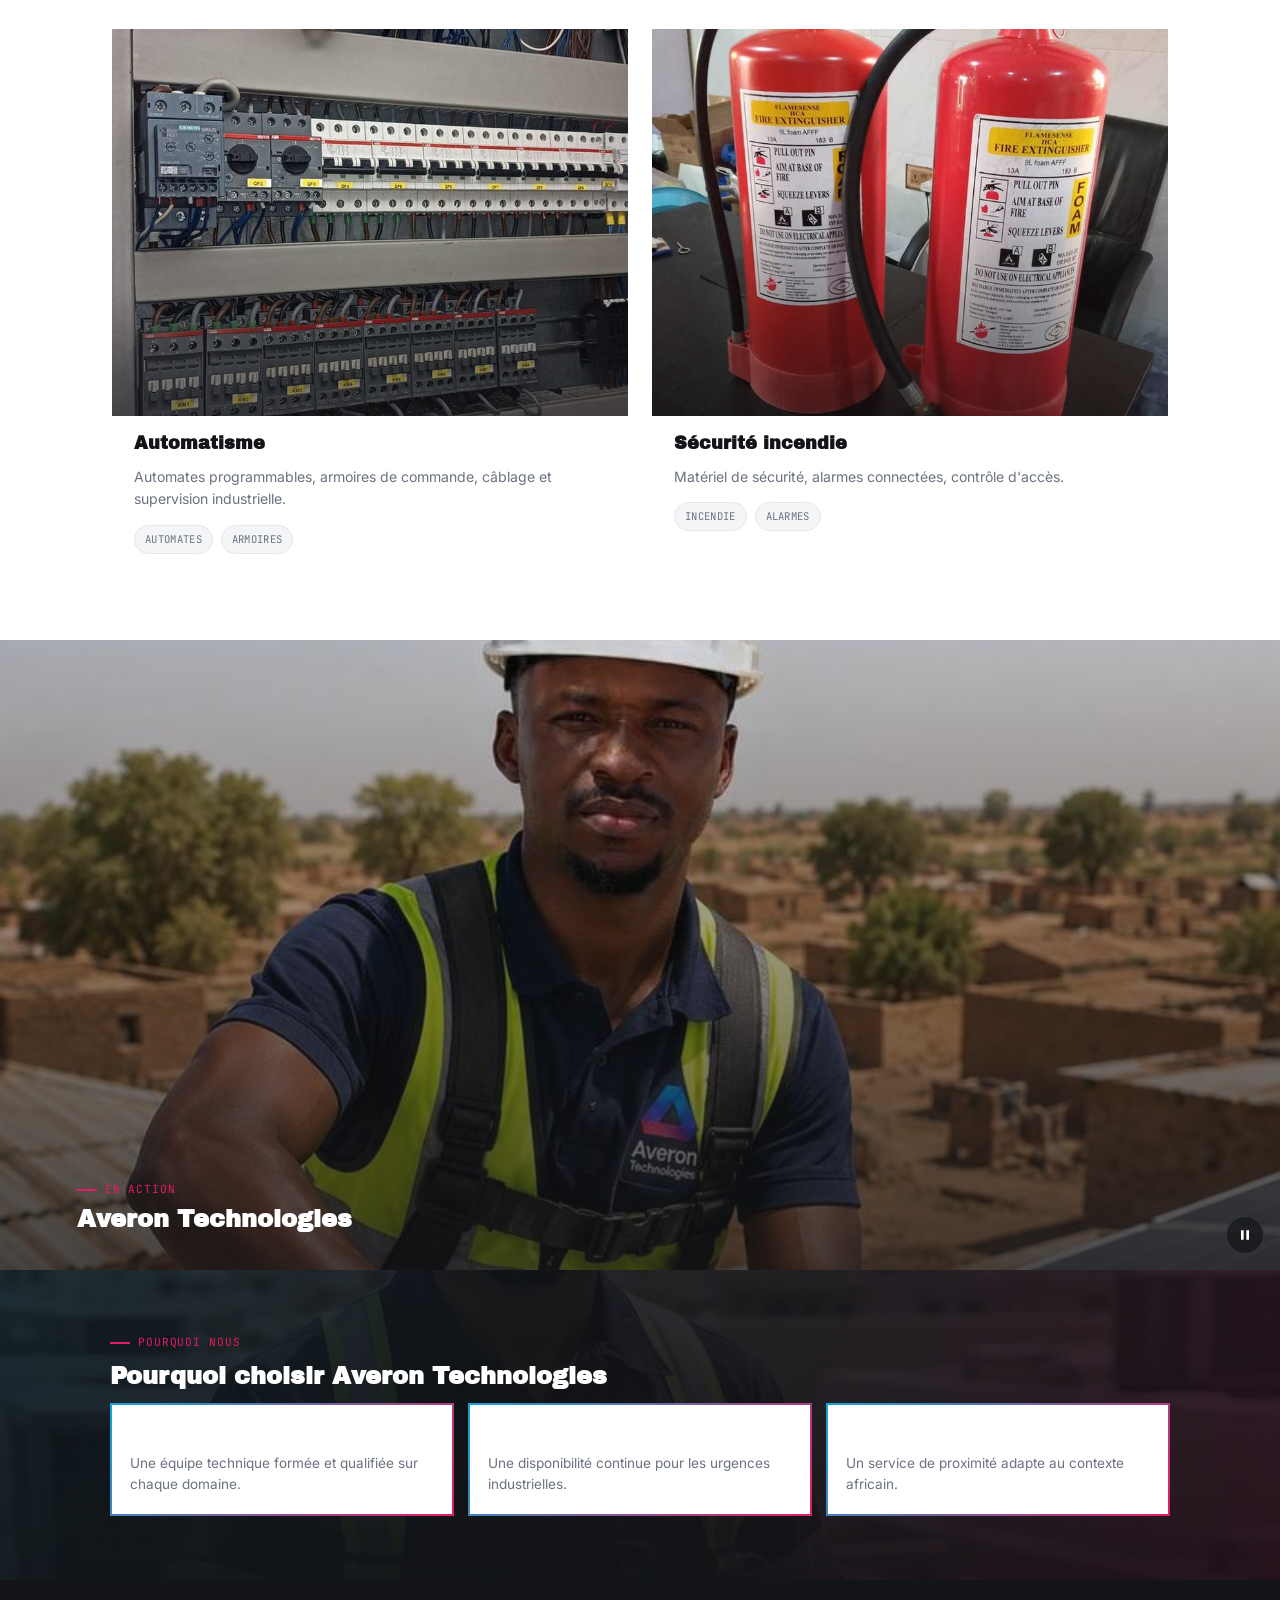
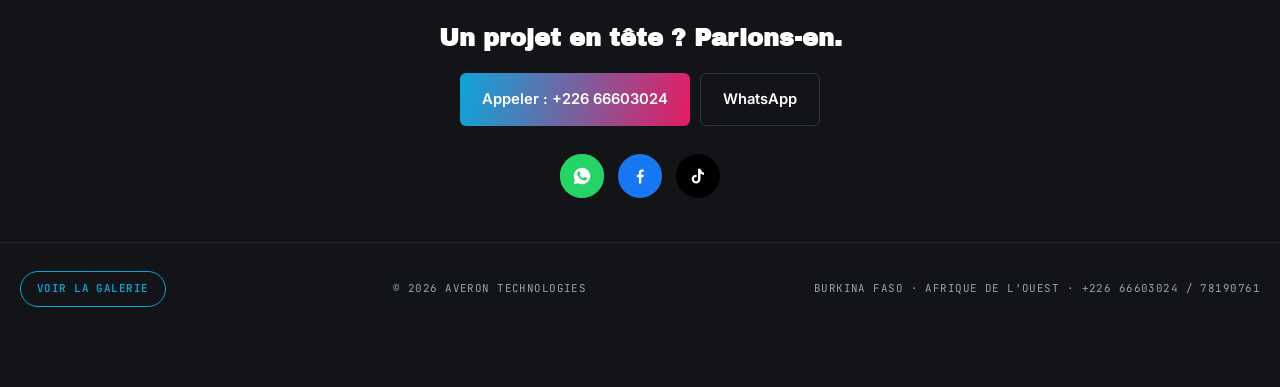
==== commit dd2ee256: "Add files via upload" ====
--- a/index.html
+++ b/index.html
@@ -132,7 +132,7 @@
     <button class="video-toggle" id="videoToggle" aria-label="Pause/lecture video"><svg viewBox="0 0 24 24" fill="white"><path d="M6 5h4v14H6zM14 5h4v14h-4z"/></svg></button>
     <div class="video-caption">
       <div class="kicker-sm" style="margin-bottom:6px;">En action</div>
-      <h2 style="color:#fff; margin-bottom:0;">Nos équipes sur le terrain</h2>
+      <h2 style="color:#fff; margin-bottom:0;">Averon Technologies</h2>
     </div>
   </div>
 </section>
--- a/assets/style.css
+++ b/assets/style.css
@@ -25,7 +25,17 @@
 .nav .logo{ display:flex; align-items:center; gap:8px; z-index:2; }
 .nav .logo img{ height:56px; width:auto; }
 .nav .actions{ display:flex; align-items:center; gap:10px; z-index:2; }
-.nav .call{ width:38px; height:38px; border-radius:50%; background:linear-gradient(135deg,var(--cyan),var(--magenta)); display:flex; align-items:center; justify-content:center; }
+.nav .call{ width:38px; height:38px; border-radius:50%; background:linear-gradient(135deg,var(--cyan),var(--magenta)); display:flex; align-items:center; justify-content:center; animation:phoneRing 4s ease-in-out infinite; }
+@keyframes phoneRing{
+  0%, 92%, 100%{ transform:rotate(0deg); }
+  93%{ transform:rotate(-14deg); }
+  94%{ transform:rotate(12deg); }
+  95%{ transform:rotate(-10deg); }
+  96%{ transform:rotate(8deg); }
+  97%{ transform:rotate(-6deg); }
+  98%{ transform:rotate(3deg); }
+  99%{ transform:rotate(0deg); }
+}
 .nav .call svg{ width:18px; height:18px; }
 .burger{ width:38px; height:38px; border:1px solid #33353D; border-radius:6px; display:flex; flex-direction:column; align-items:center; justify-content:center; gap:4px; background:none; }
 .burger span{ width:16px; height:2px; background:#fff; display:block; }
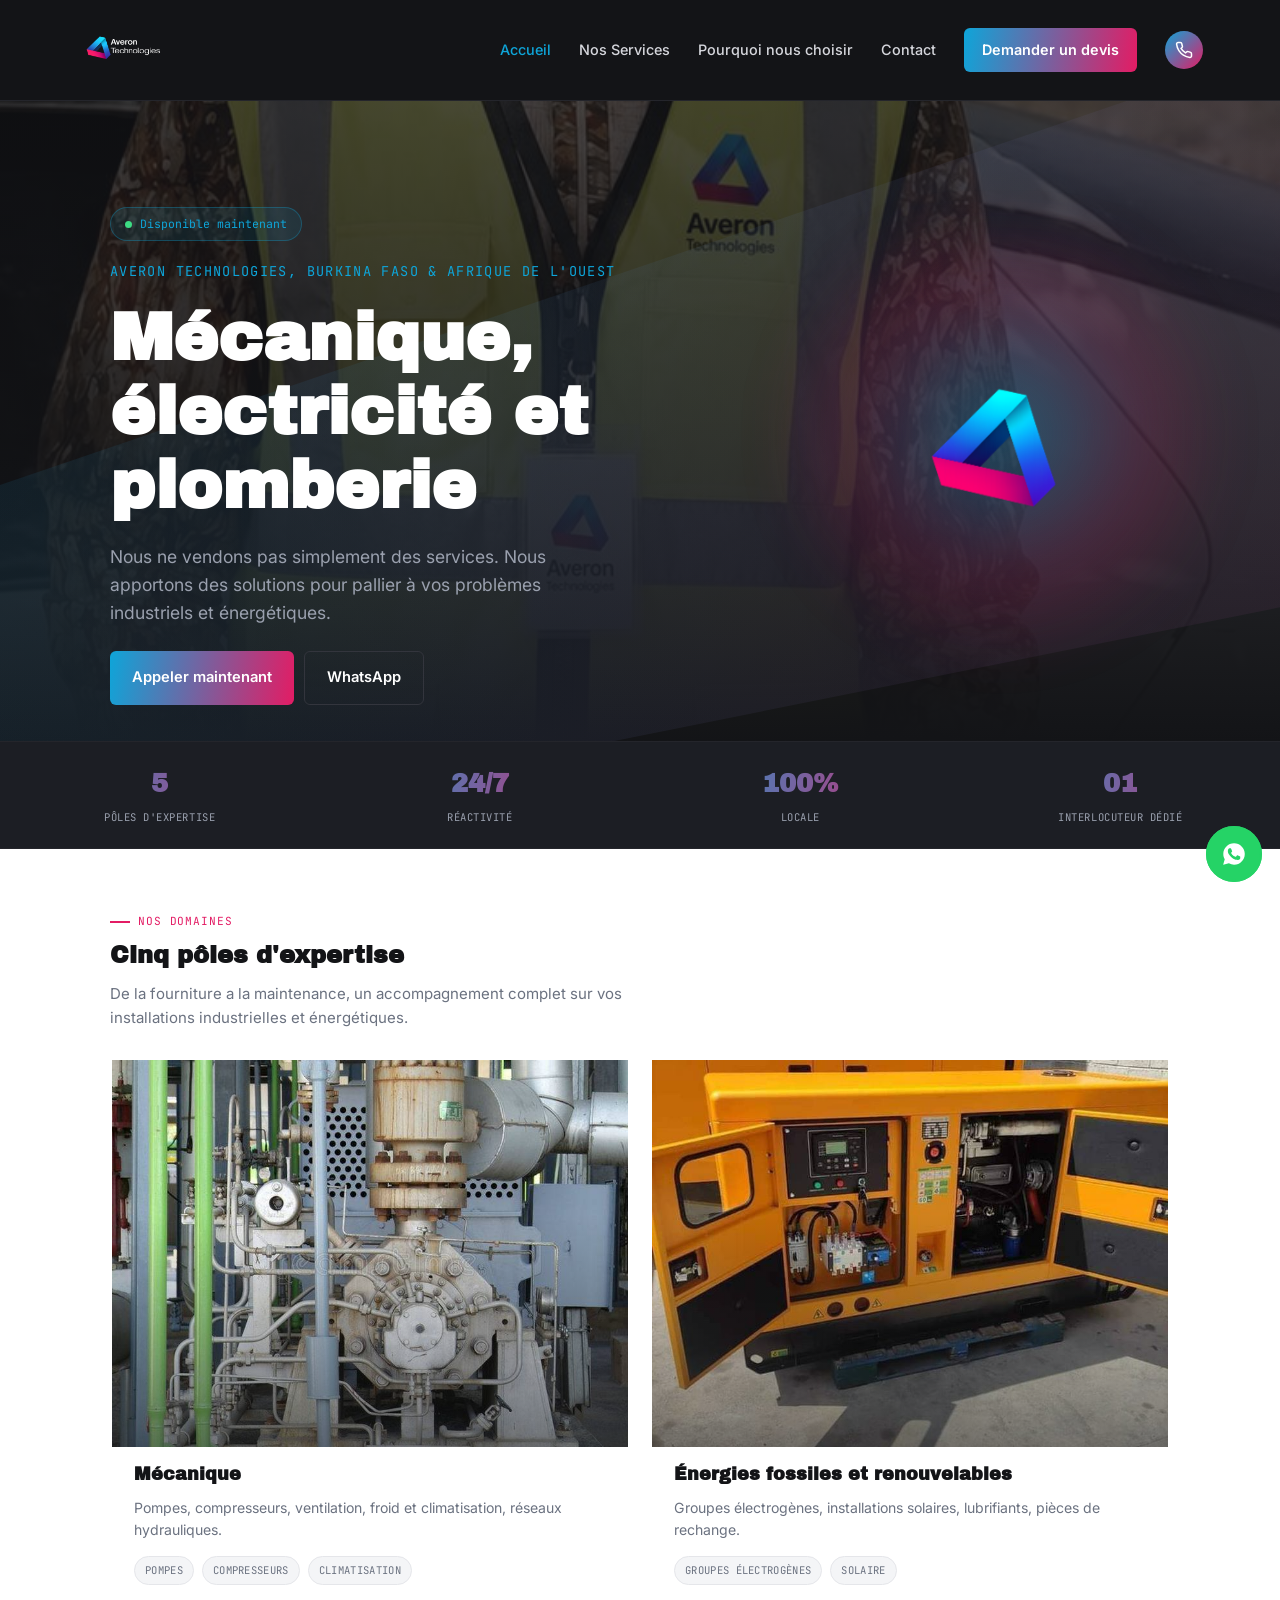
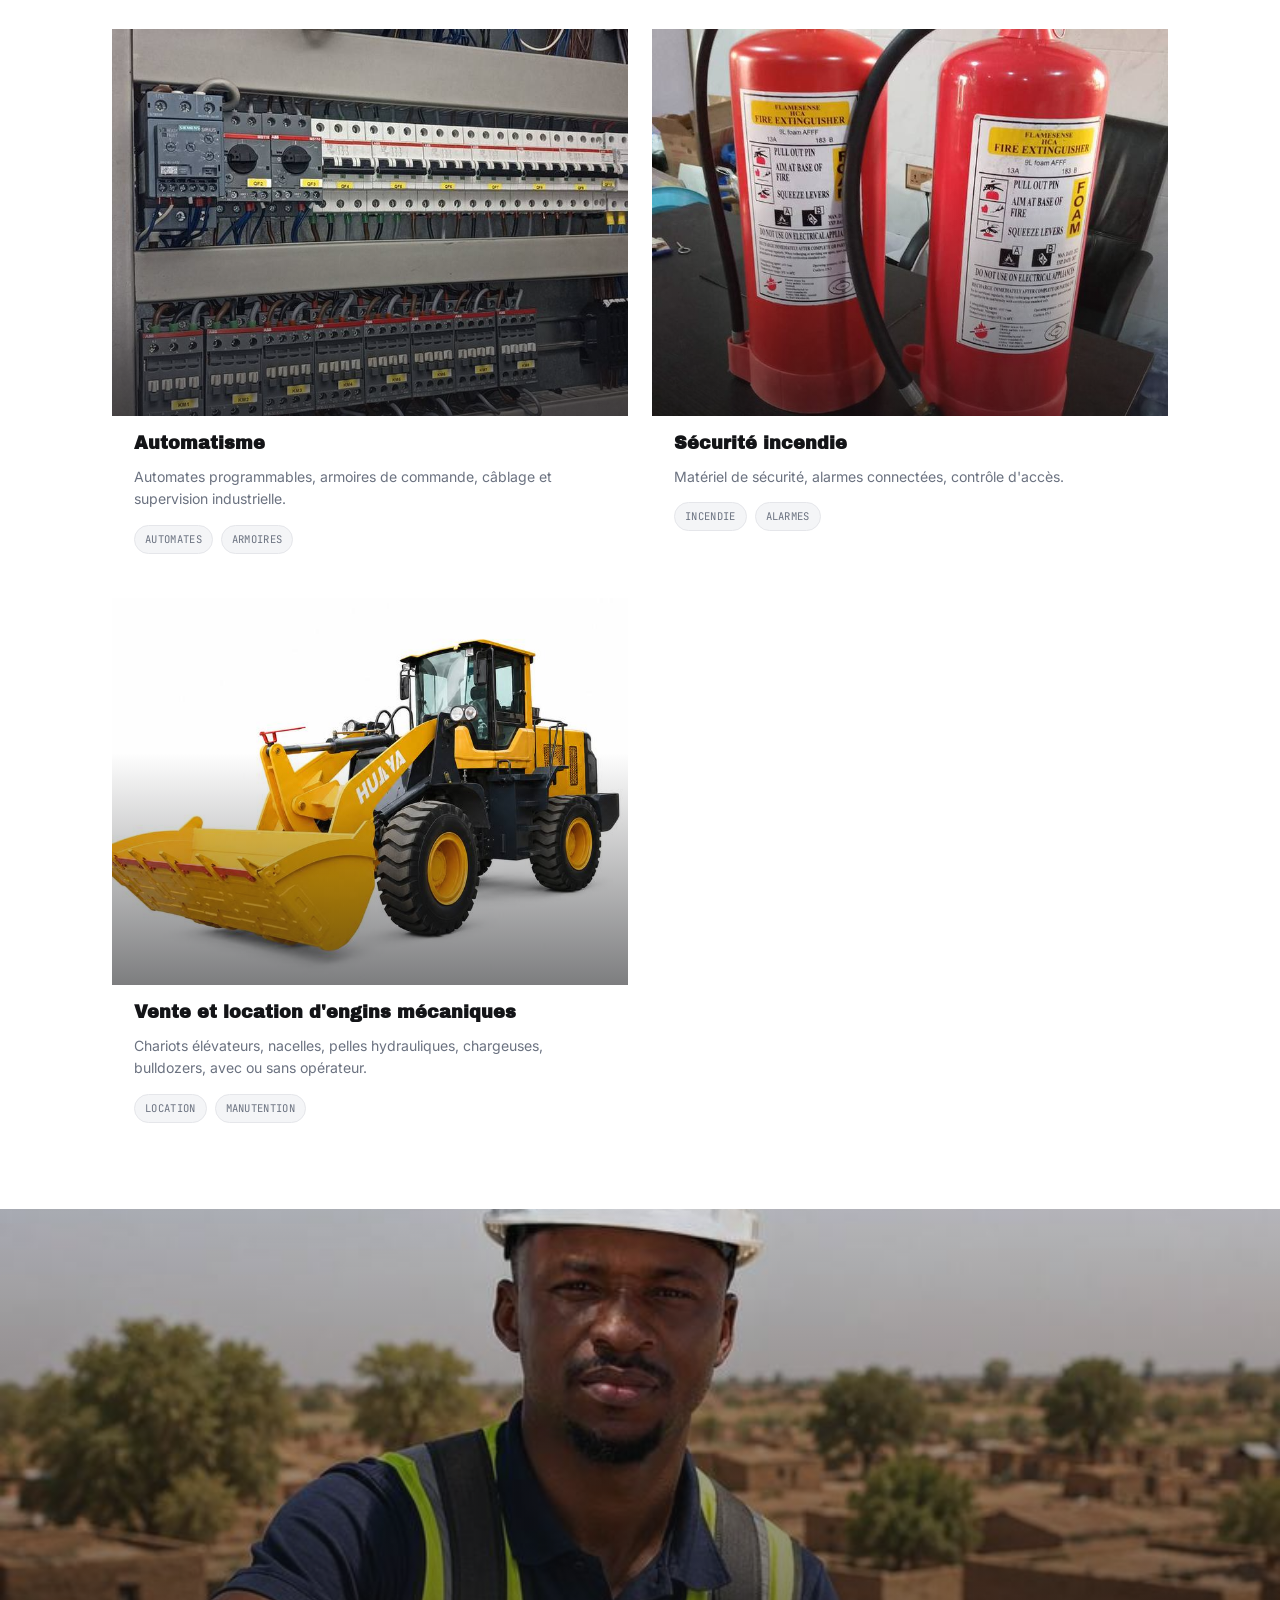
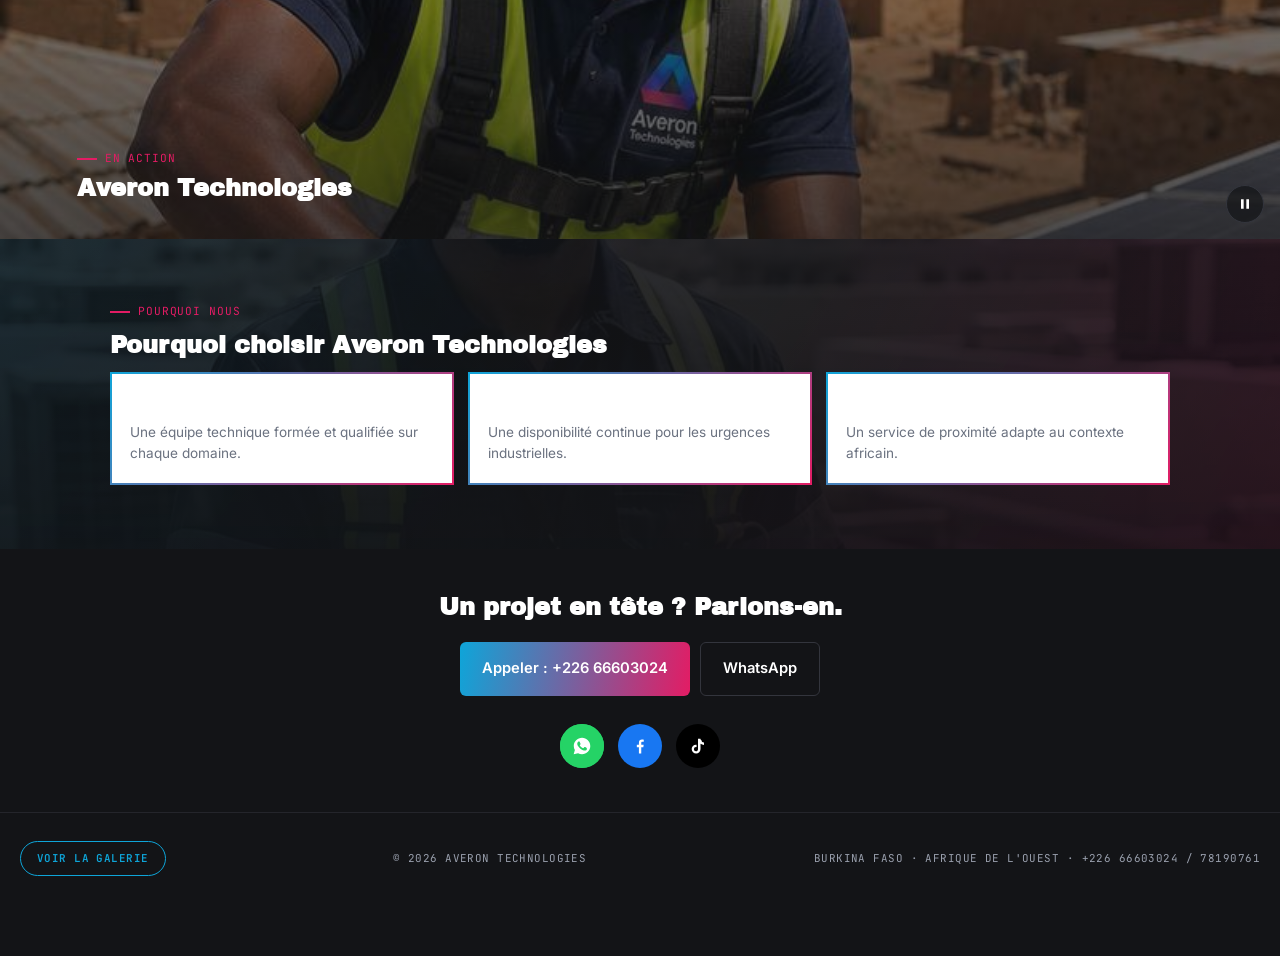
==== commit 0c746e30: "Add files via upload" ====
--- a/index.html
+++ b/index.html
@@ -121,6 +121,16 @@
     <h3>Sécurité incendie</h3>
     <p>Matériel de sécurité, alarmes connectées, contrôle d'accès.</p>
     <div class="tags"><span class="tag">Incendie</span><span class="tag">Alarmes</span></div>
+  </div>
+</div>
+
+<div class="svc with-photo">
+  <div class="thumb"><img class="scroll-expand" src="assets/photos/engins-chargeuse.jpg" alt="Vente et location d'engins mécaniques"></div>
+  <div class="body">
+    <div class="num">05</div>
+    <h3>Vente et location d'engins mécaniques</h3>
+    <p>Chariots élévateurs, nacelles, pelles hydrauliques, chargeuses, bulldozers, avec ou sans opérateur.</p>
+    <div class="tags"><span class="tag">Location</span><span class="tag">Manutention</span></div>
   </div>
 </div>
 </div></div></section>
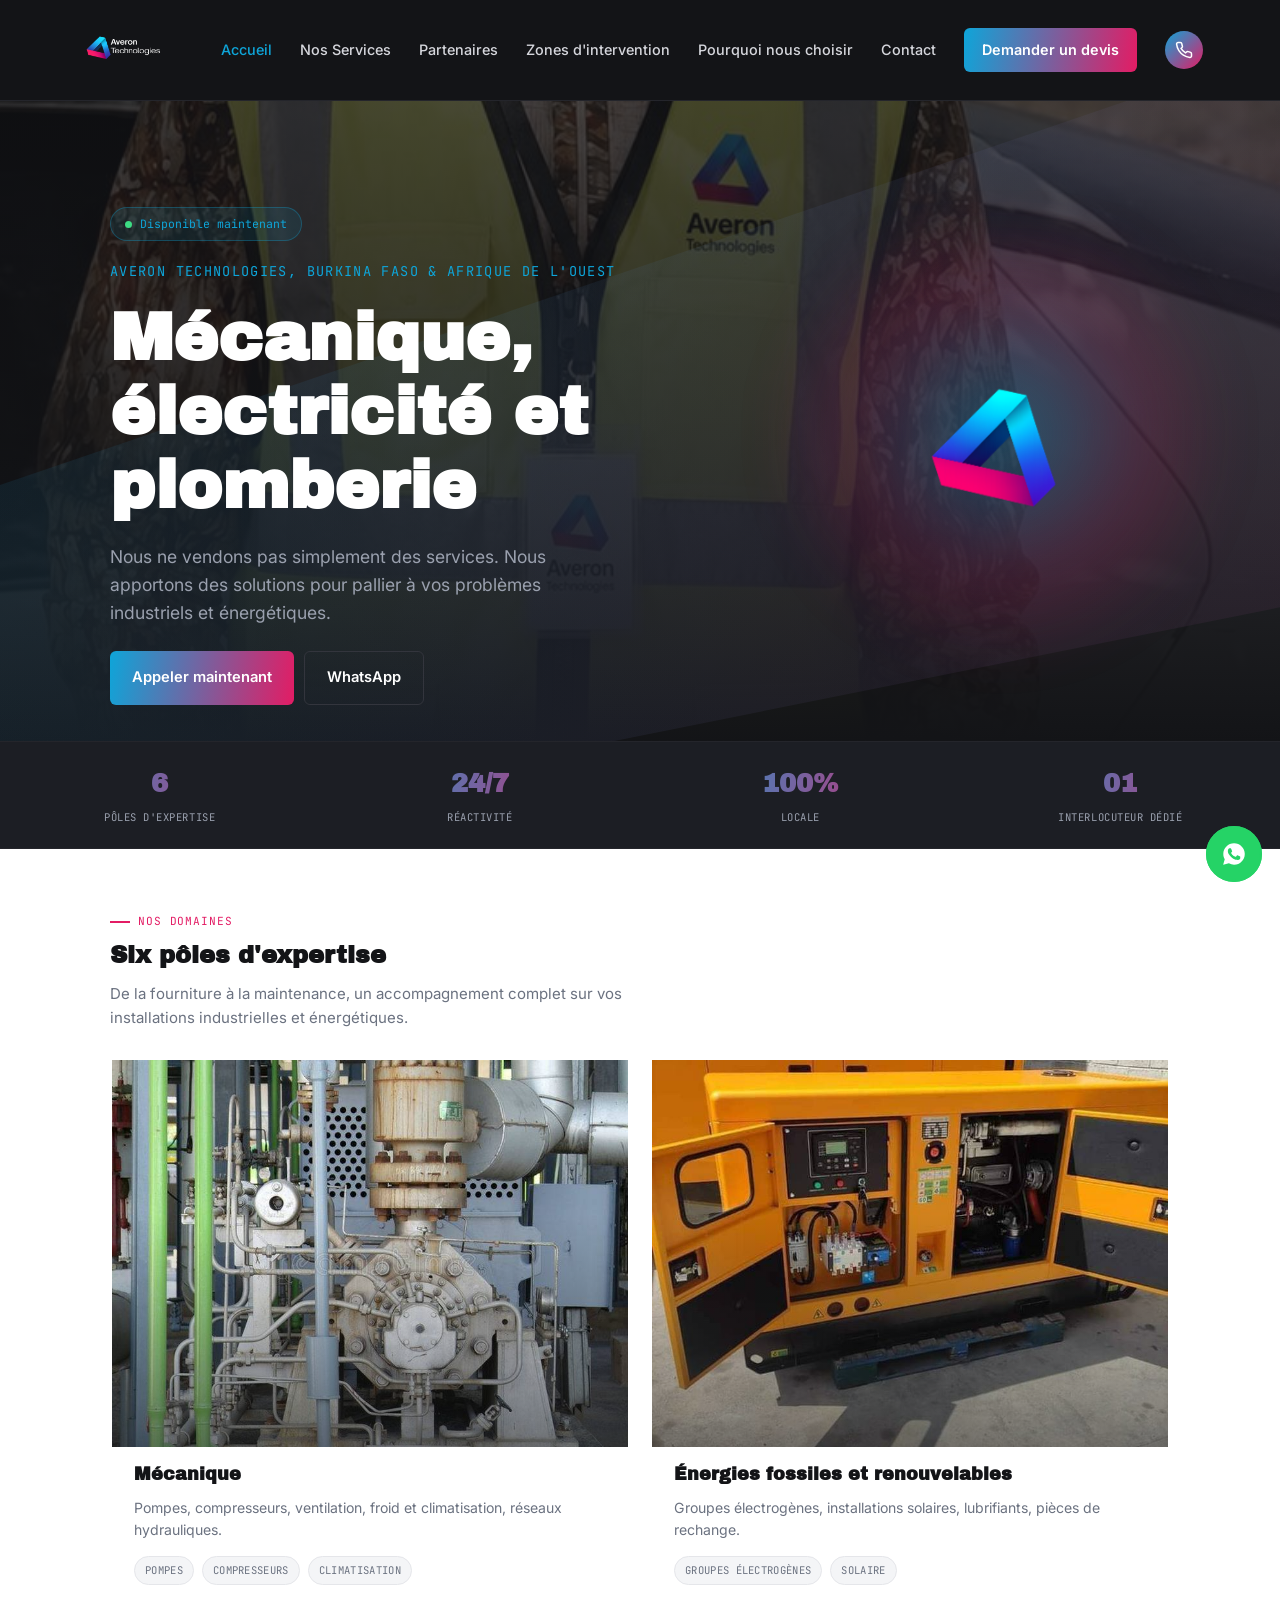
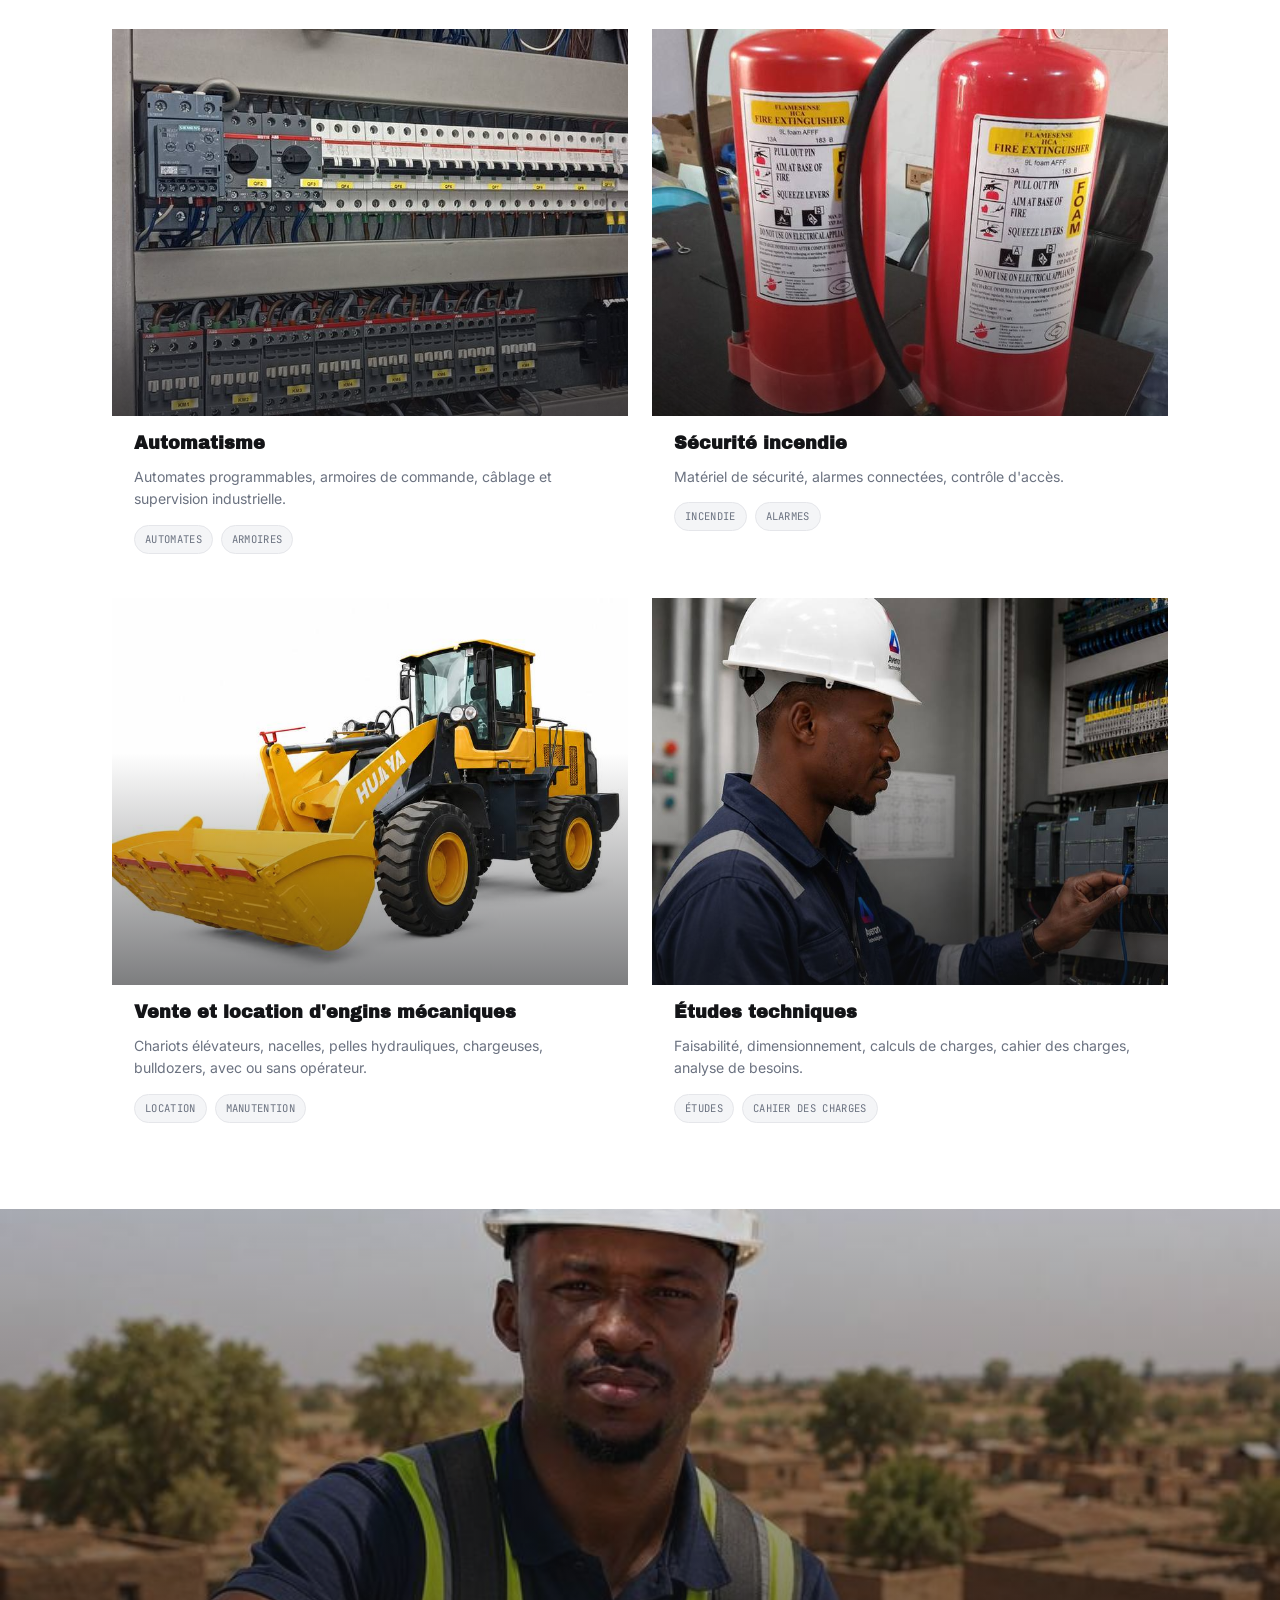
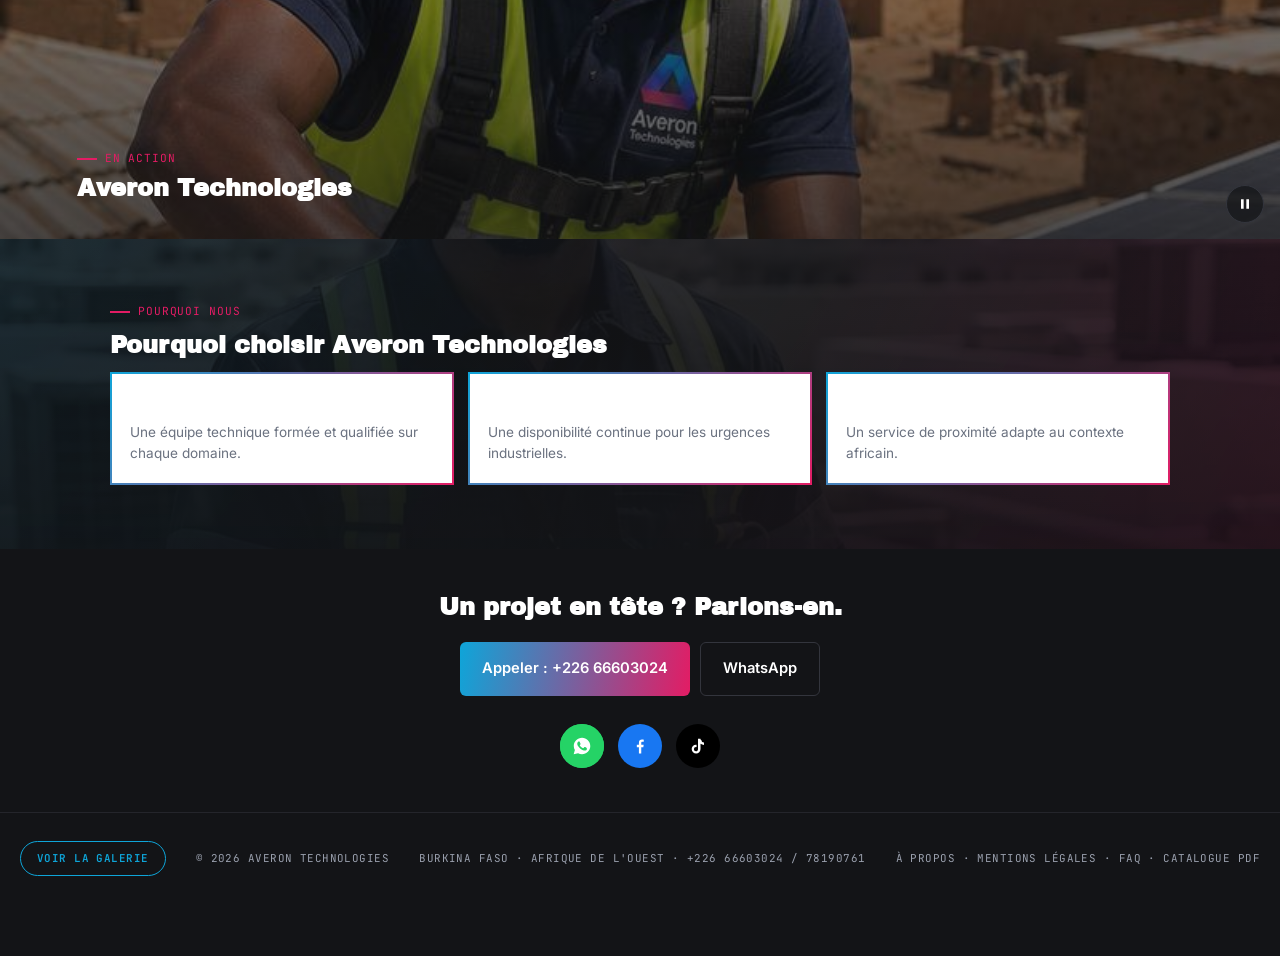
==== commit 8525c370: "Add files via upload" ====
--- a/index.html
+++ b/index.html
@@ -36,6 +36,8 @@
     <nav class="menu" id="menu">
       <a class="active" href="index.html">Accueil</a>
 <a class="" href="services.html">Nos Services</a>
+<a class="" href="certifications.html">Partenaires</a>
+<a class="" href="zones-intervention.html">Zones d'intervention</a>
 <a class="" href="pourquoi-nous-choisir.html">Pourquoi nous choisir</a>
 <a class="" href="contact.html">Contact</a>
 
@@ -78,12 +80,12 @@
   </div>
 </section>
 <div class="stats">
-  <div class="stat"><div class="n">5</div><div class="l">Pôles d'expertise</div></div>
+  <div class="stat"><div class="n">6</div><div class="l">Pôles d'expertise</div></div>
   <div class="stat"><div class="n">24/7</div><div class="l">Réactivité</div></div>
   <div class="stat"><div class="n">100%</div><div class="l">Locale</div></div>
   <div class="stat"><div class="n">01</div><div class="l">Interlocuteur dédié</div></div>
 </div>
-<section><div class="wrap"><div class="kicker-sm">Nos domaines</div><h2>Cinq pôles d'expertise</h2><p class="lead">De la fourniture a la maintenance, un accompagnement complet sur vos installations industrielles et énergétiques.</p><div class="svc-grid">
+<section><div class="wrap"><div class="kicker-sm">Nos domaines</div><h2>Six pôles d'expertise</h2><p class="lead">De la fourniture à la maintenance, un accompagnement complet sur vos installations industrielles et énergétiques.</p><div class="svc-grid">
 <div class="svc with-photo">
   <div class="thumb"><img class="scroll-expand" src="assets/photos/pump-industrial.jpg" alt="Mécanique"></div>
   <div class="body">
@@ -131,6 +133,16 @@
     <h3>Vente et location d'engins mécaniques</h3>
     <p>Chariots élévateurs, nacelles, pelles hydrauliques, chargeuses, bulldozers, avec ou sans opérateur.</p>
     <div class="tags"><span class="tag">Location</span><span class="tag">Manutention</span></div>
+  </div>
+</div>
+
+<div class="svc with-photo">
+  <div class="thumb"><img class="scroll-expand" src="assets/photos/portrait-plc-panel.jpg" alt="Études techniques"></div>
+  <div class="body">
+    <div class="num">06</div>
+    <h3>Études techniques</h3>
+    <p>Faisabilité, dimensionnement, calculs de charges, cahier des charges, analyse de besoins.</p>
+    <div class="tags"><span class="tag">Études</span><span class="tag">Cahier des charges</span></div>
   </div>
 </div>
 </div></div></section>
@@ -202,6 +214,7 @@
   <a href="galerie.html" class="footer-link">Voir la galerie</a>
   <span>&copy; 2026 Averon Technologies</span>
   <span>Burkina Faso &middot; Afrique de l'Ouest &middot; +226 66603024 / 78190761</span>
+  <span><a href="a-propos.html">À propos</a> &middot; <a href="mentions-legales.html">Mentions légales</a> &middot; <a href="faq.html">FAQ</a> &middot; <a href="assets/averon-catalogue.pdf" target="_blank">Catalogue PDF</a></span>
 </footer>
 
 <a class="float-wa" href="https://wa.me/22666603024" target="_blank" aria-label="Ecrire sur WhatsApp"><svg viewBox="0 0 24 24" fill="white"><path d="M12.04 2C6.58 2 2.13 6.45 2.13 11.91c0 1.75.46 3.45 1.32 4.95L2 22l5.29-1.39a9.9 9.9 0 0 0 4.75 1.21h.01c5.46 0 9.9-4.45 9.9-9.91C21.96 6.45 17.5 2 12.04 2zm5.79 14.11c-.24.68-1.4 1.3-1.93 1.35-.5.05-1.12.07-1.81-.11-.42-.11-.95-.29-1.64-.57-2.9-1.25-4.79-4.17-4.94-4.36-.14-.2-1.19-1.58-1.19-3.02 0-1.43.75-2.14 1.02-2.43.27-.29.58-.37.78-.37.19 0 .39 0 .56.01.18.01.42-.07.65.5.24.58.82 2 .89 2.14.07.14.12.31.02.5-.09.19-.14.31-.28.48-.14.17-.29.37-.42.5-.14.14-.28.29-.12.57.16.28.71 1.17 1.53 1.89 1.05.94 1.94 1.23 2.22 1.37.28.14.44.12.61-.07.16-.19.7-.82.89-1.1.19-.28.37-.23.63-.14.26.09 1.65.78 1.93.92.28.14.47.21.54.33.07.12.07.68-.17 1.36z"/></svg></a>
--- a/assets/style.css
+++ b/assets/style.css
@@ -338,3 +338,29 @@
   70%{ box-shadow:0 0 0 8px rgba(61,220,132,0); }
   100%{ box-shadow:0 0 0 0 rgba(61,220,132,0); }
 }
+
+/* BRANDS / CERTIFICATIONS */
+.brands-grid{ display:grid; grid-template-columns:repeat(2,1fr); gap:16px; }
+.brand-card{
+  background:var(--white); border:1px solid #EAEBEF; border-radius:8px;
+  padding:24px; display:flex; align-items:center; justify-content:center;
+  height:100px;
+}
+.brand-card img{ max-width:100%; max-height:56px; object-fit:contain; filter:grayscale(1); opacity:0.7; transition:filter 0.25s, opacity 0.25s; }
+.brand-card:hover img{ filter:grayscale(0); opacity:1; }
+@media(min-width:600px){ .brands-grid{ grid-template-columns:repeat(3,1fr); } }
+@media(min-width:900px){ .brands-grid{ grid-template-columns:repeat(4,1fr); } }
+
+/* FAQ */
+.faq-list{ display:flex; flex-direction:column; gap:12px; max-width:760px; }
+.faq-item{
+  background:var(--white); border:1px solid #EAEBEF; border-radius:6px; padding:18px 20px;
+}
+.faq-item summary{
+  cursor:pointer; font-family:'Space Grotesk'; font-weight:700; font-size:1.02rem;
+  list-style:none; display:flex; justify-content:space-between; align-items:center;
+}
+.faq-item summary::after{ content:'+'; font-size:1.4rem; color:var(--cyan); margin-left:12px; }
+.faq-item[open] summary::after{ content:'−'; }
+.faq-item summary::-webkit-details-marker{ display:none; }
+.faq-item p{ color:var(--grey-dark); margin-top:14px; font-size:0.94rem; }
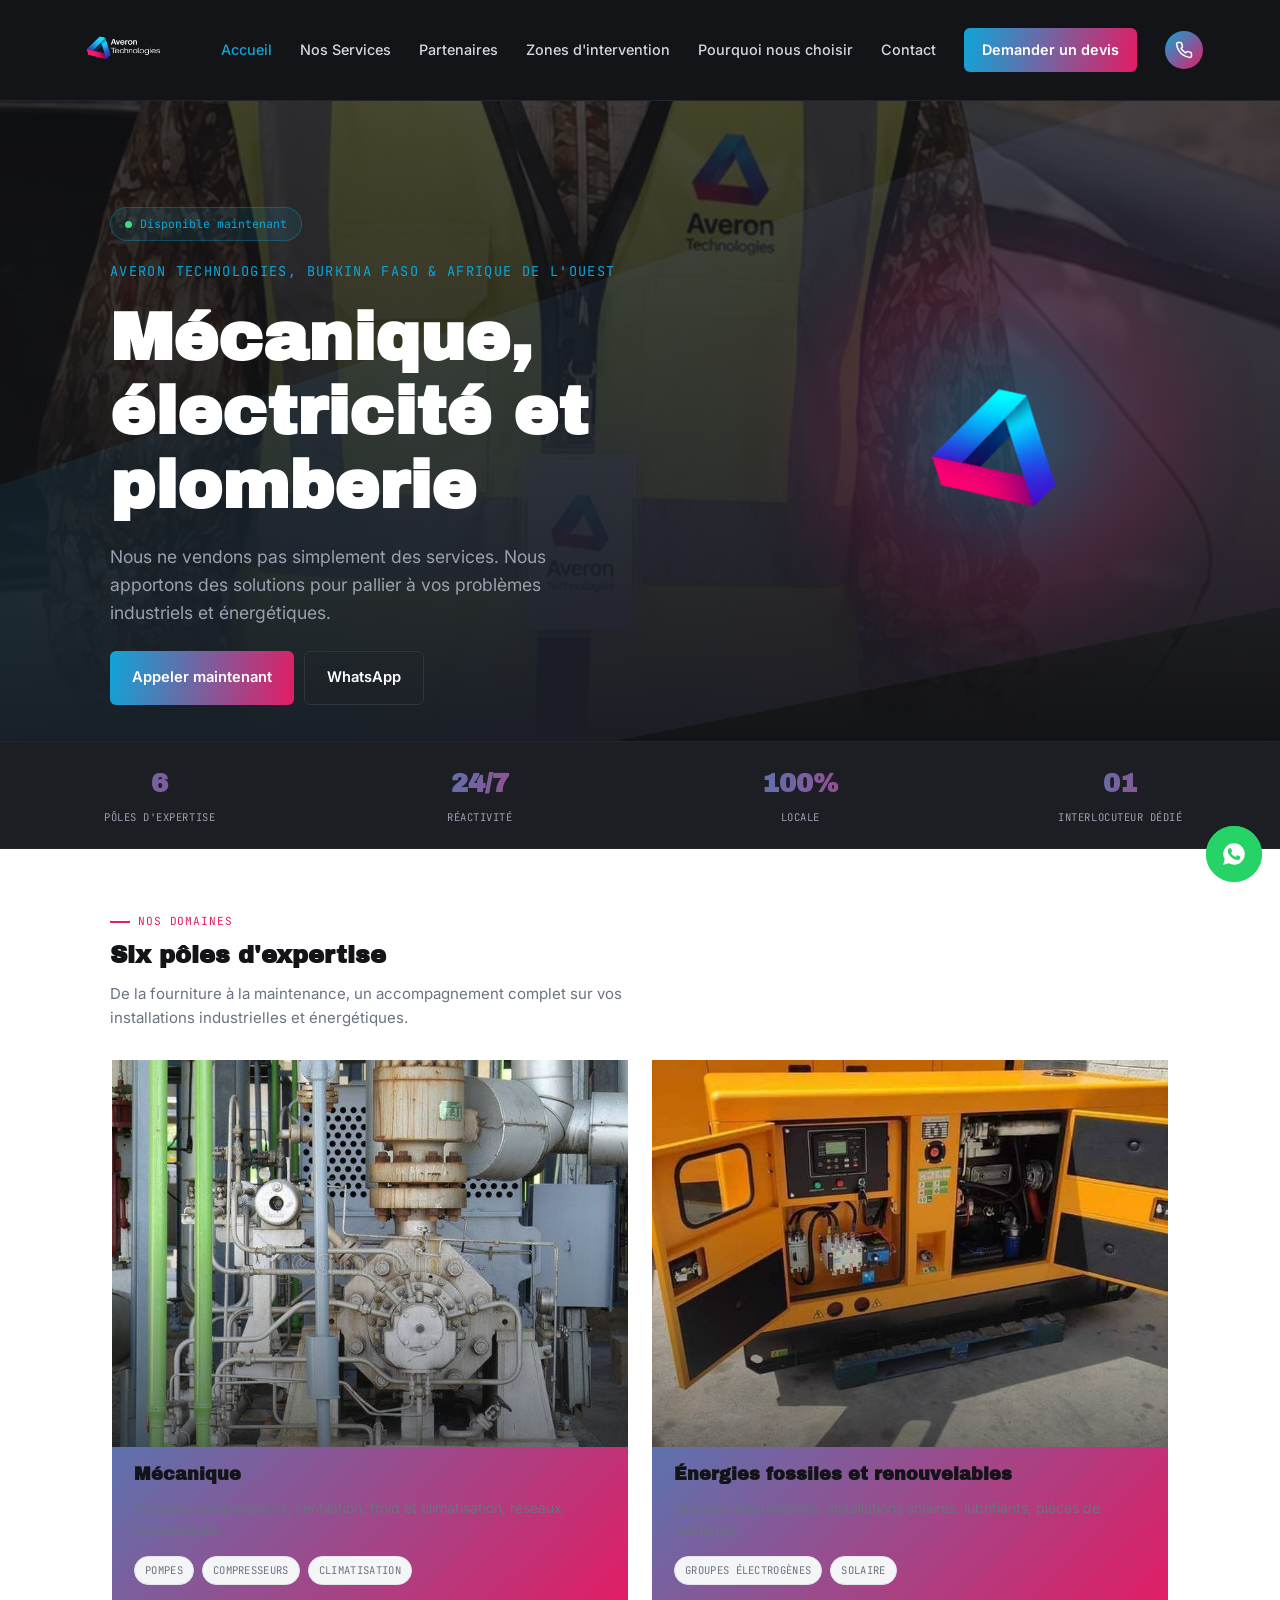
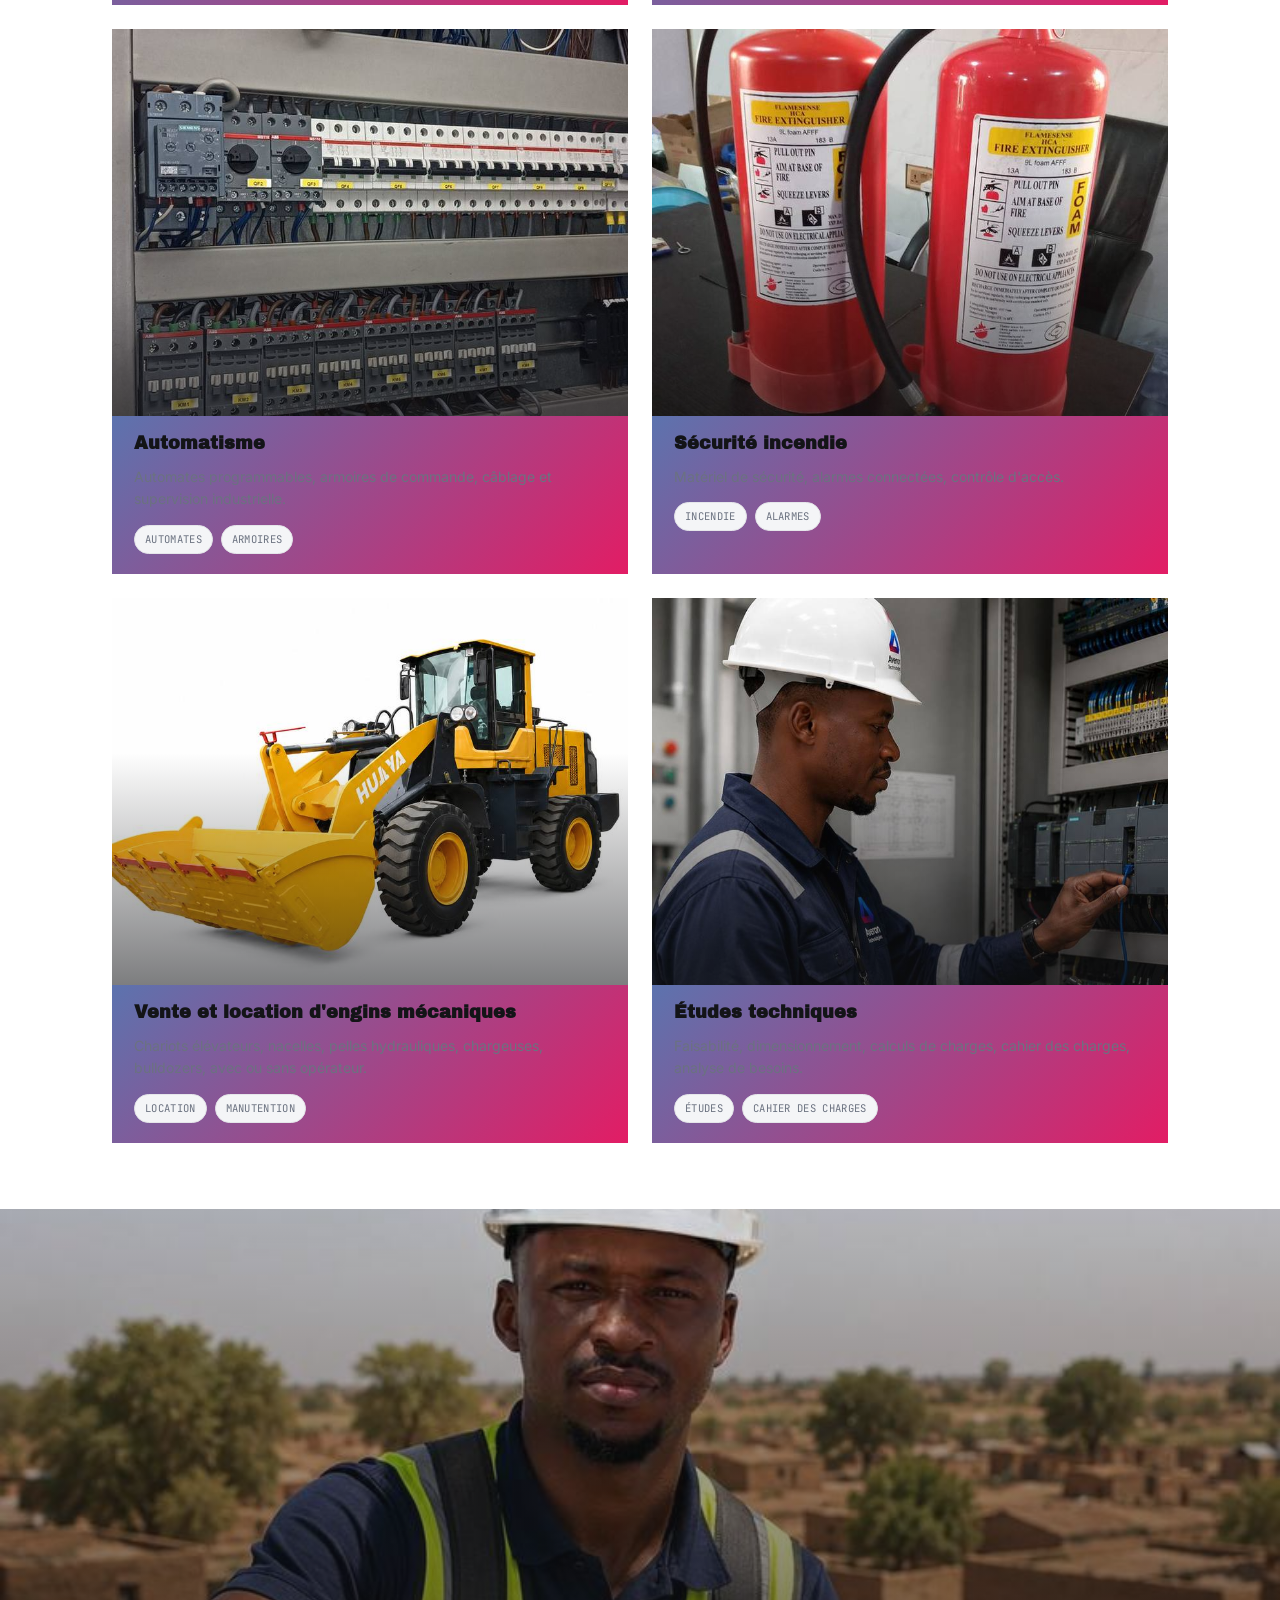
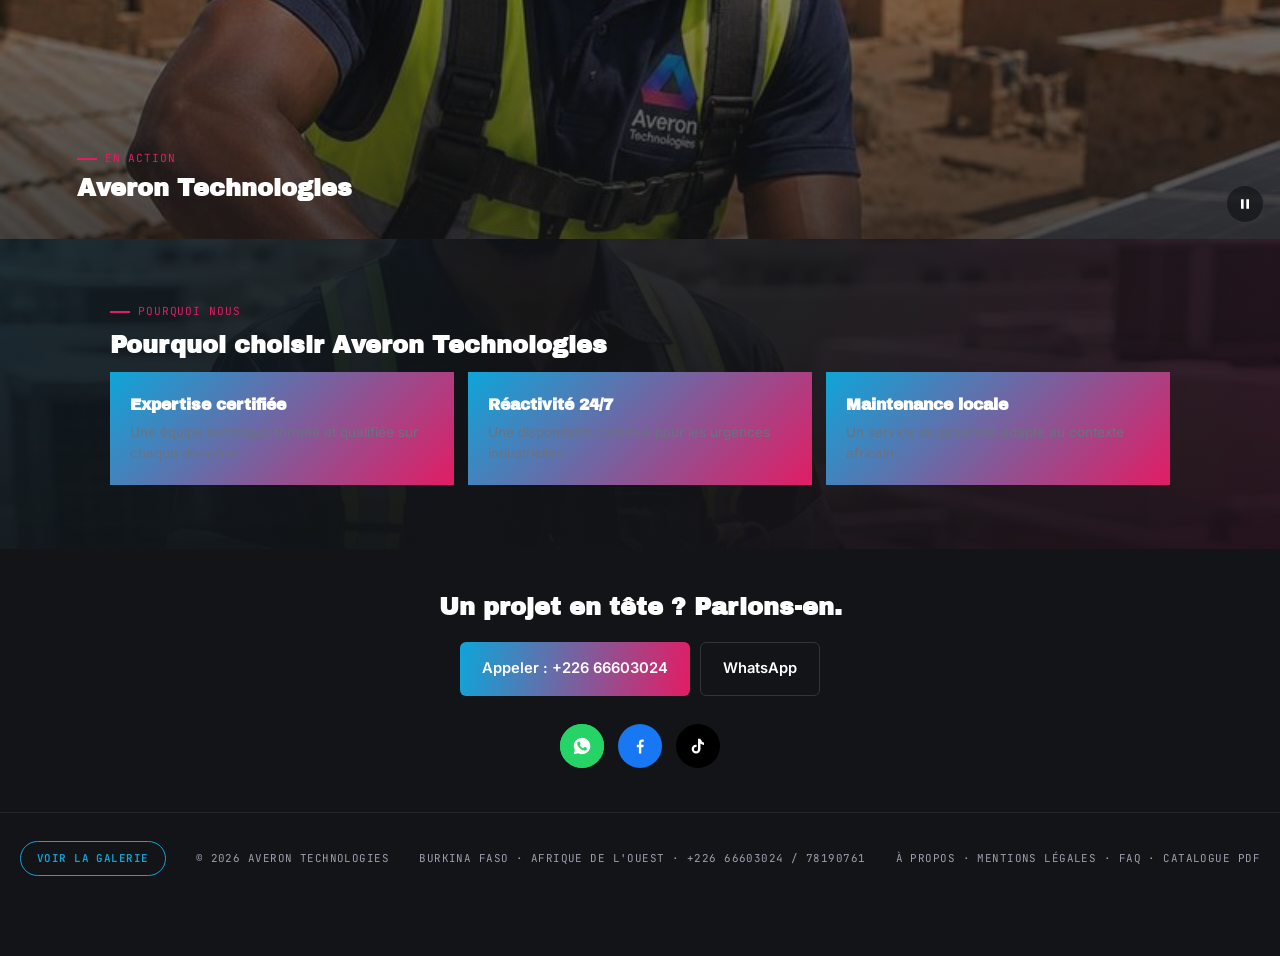
==== commit b41e1679: "Add files via upload" ====
--- a/index.html
+++ b/index.html
@@ -8,6 +8,35 @@
 <link rel="icon" type="image/png" href="assets/favicon.png">
 <link rel="apple-touch-icon" href="assets/apple-touch-icon.png">
 <link rel="stylesheet" href="assets/style.css">
+<script type="application/ld+json">
+{
+  "@context": "https://schema.org",
+  "@type": "LocalBusiness",
+  "name": "Averon Technologies",
+  "description": "Entreprise de mécanique, électricité, plomberie, énergie et sécurité incendie basée à Ouagadougou, intervenant au Burkina Faso et en Afrique de l'Ouest.",
+  "url": "https://averon-technologies-site.pages.dev/",
+  "telephone": "+22666603024",
+  "email": "averontechno@gmail.com",
+  "image": "https://averon-technologies-site.pages.dev/assets/logo-white.png",
+  "address": {
+    "@type": "PostalAddress",
+    "addressLocality": "Ouagadougou",
+    "addressCountry": "BF"
+  },
+  "areaServed": "Afrique de l'Ouest",
+  "sameAs": [
+    "https://www.facebook.com/profile.php?id=61590380855044",
+    "https://www.tiktok.com/@averon.tech.by.af"
+  ]
+}
+</script>
+<script type="text/javascript">
+  (function(c,l,a,r,i,t,y){
+    c[a]=c[a]||function(){(c[a].q=c[a].q||[]).push(arguments)};
+    t=l.createElement(r);t.async=1;t.src="https://www.clarity.ms/tag/"+i;
+    y=l.getElementsByTagName(r)[0];y.parentNode.insertBefore(t,y);
+  })(window, document, "clarity", "script", "xr0h594khd");
+</script>
 
 </head>
 <body>
@@ -86,7 +115,7 @@
   <div class="stat"><div class="n">01</div><div class="l">Interlocuteur dédié</div></div>
 </div>
 <section><div class="wrap"><div class="kicker-sm">Nos domaines</div><h2>Six pôles d'expertise</h2><p class="lead">De la fourniture à la maintenance, un accompagnement complet sur vos installations industrielles et énergétiques.</p><div class="svc-grid">
-<div class="svc with-photo">
+<div class="svc with-photo scroll-reveal">
   <div class="thumb"><img class="scroll-expand" src="assets/photos/pump-industrial.jpg" alt="Mécanique"></div>
   <div class="body">
     <div class="num">01</div>
@@ -96,7 +125,7 @@
   </div>
 </div>
 
-<div class="svc with-photo">
+<div class="svc with-photo scroll-reveal">
   <div class="thumb"><img class="scroll-expand" src="assets/photos/generator-yellow-open.jpg" alt="Énergies fossiles et renouvelables"></div>
   <div class="body">
     <div class="num">02</div>
@@ -106,7 +135,7 @@
   </div>
 </div>
 
-<div class="svc with-photo">
+<div class="svc with-photo scroll-reveal">
   <div class="thumb"><img class="scroll-expand" src="assets/photos/electrical-panel-plc.jpg" alt="Automatisme"></div>
   <div class="body">
     <div class="num">03</div>
@@ -116,7 +145,7 @@
   </div>
 </div>
 
-<div class="svc with-photo">
+<div class="svc with-photo scroll-reveal">
   <div class="thumb"><img class="scroll-expand" src="assets/photos/securite-extincteurs.jpg" alt="Sécurité incendie"></div>
   <div class="body">
     <div class="num">04</div>
@@ -126,7 +155,7 @@
   </div>
 </div>
 
-<div class="svc with-photo">
+<div class="svc with-photo scroll-reveal">
   <div class="thumb"><img class="scroll-expand" src="assets/photos/engins-chargeuse.jpg" alt="Vente et location d'engins mécaniques"></div>
   <div class="body">
     <div class="num">05</div>
@@ -136,7 +165,7 @@
   </div>
 </div>
 
-<div class="svc with-photo">
+<div class="svc with-photo scroll-reveal">
   <div class="thumb"><img class="scroll-expand" src="assets/photos/portrait-plc-panel.jpg" alt="Études techniques"></div>
   <div class="body">
     <div class="num">06</div>
@@ -174,19 +203,19 @@
   <div class="photo-bg tint"><img src="assets/photos/portrait-hvac-rooftop.jpg" alt=""></div>
   <div class="wrap">
 <div class="kicker-sm">Pourquoi nous</div><h2>Pourquoi choisir Averon Technologies</h2><div class="points">
-<div class="point">
+<div class="point scroll-reveal">
   <div class="num">01</div>
   <h4>Expertise certifiée</h4>
   <p>Une équipe technique formée et qualifiée sur chaque domaine.</p>
 </div>
 
-<div class="point">
+<div class="point scroll-reveal">
   <div class="num">02</div>
   <h4>Réactivité 24/7</h4>
   <p>Une disponibilité continue pour les urgences industrielles.</p>
 </div>
 
-<div class="point">
+<div class="point scroll-reveal">
   <div class="num">03</div>
   <h4>Maintenance locale</h4>
   <p>Un service de proximité adapte au contexte africain.</p>
@@ -239,6 +268,34 @@
     });
   }, { threshold:0.2 });
   els.forEach(function(e){ io.observe(e); });
+
+  var reveals = document.querySelectorAll('.scroll-reveal');
+  if(!('IntersectionObserver' in window)){
+    reveals.forEach(function(e){ e.classList.add('in-view'); });
+  } else {
+    var groups = {};
+    reveals.forEach(function(e){
+      var parent = e.parentElement;
+      if(!parent._revealId){ parent._revealId = 'g' + Math.random(); }
+      var gid = parent._revealId;
+      groups[gid] = groups[gid] || [];
+      groups[gid].push(e);
+    });
+    var ioReveal = new IntersectionObserver(function(entries){
+      entries.forEach(function(entry){
+        if(entry.isIntersecting){
+          var parent = entry.target.parentElement;
+          var gid = parent._revealId;
+          var siblings = groups[gid] || [entry.target];
+          var idx = siblings.indexOf(entry.target);
+          var delay = Math.max(idx, 0) * 90;
+          setTimeout(function(){ entry.target.classList.add('in-view'); }, delay);
+          ioReveal.unobserve(entry.target);
+        }
+      });
+    }, { threshold:0.15 });
+    reveals.forEach(function(e){ ioReveal.observe(e); });
+  }
 })();
 </script>
 <script>
--- a/assets/style.css
+++ b/assets/style.css
@@ -278,6 +278,17 @@
   opacity:1;
 }
 
+/* Reveal cascade pour les cartes (services, points, brands, faq) */
+.scroll-reveal{
+  opacity:0;
+  transform:translateY(24px);
+  transition:opacity 0.6s ease-out, transform 0.6s ease-out;
+}
+.scroll-reveal.in-view{
+  opacity:1;
+  transform:translateY(0);
+}
+
 /* ===== DESKTOP ===== */
 @media(min-width:800px){
   .nav{ padding:16px 6vw; }
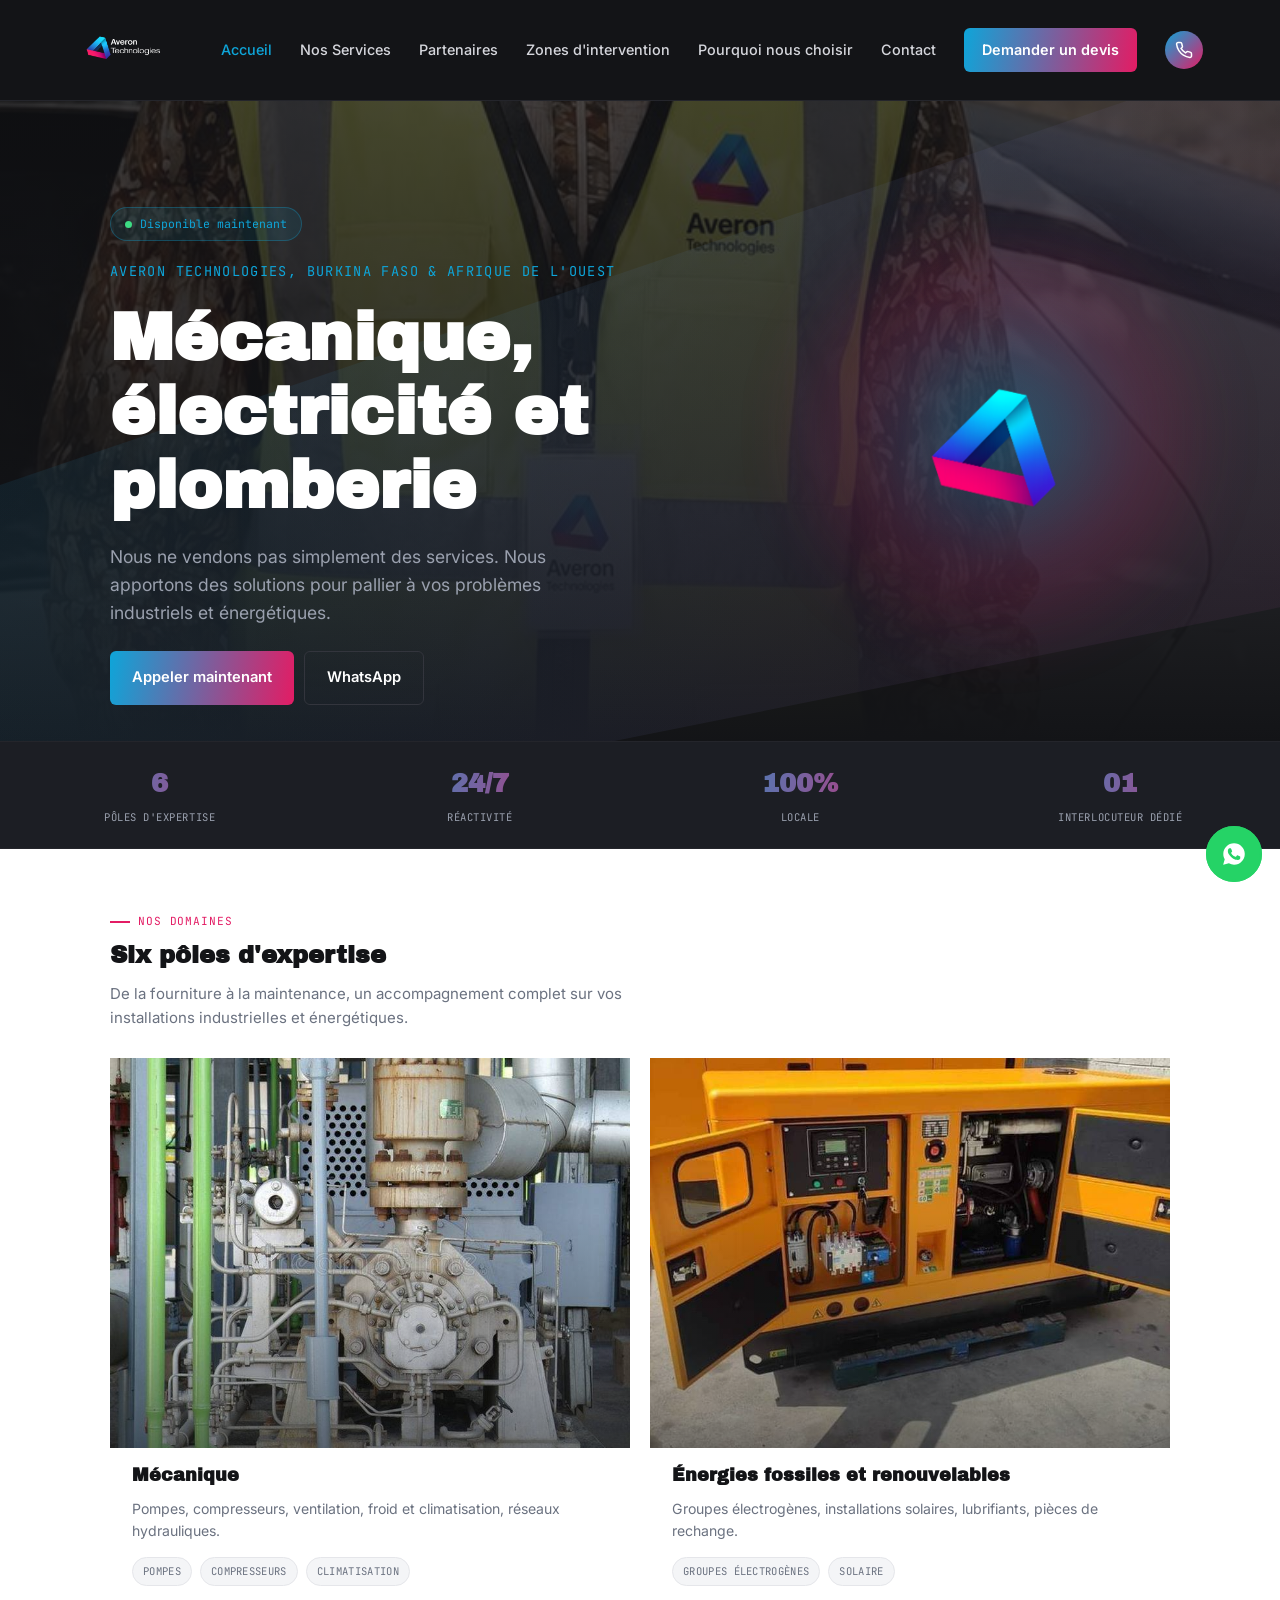
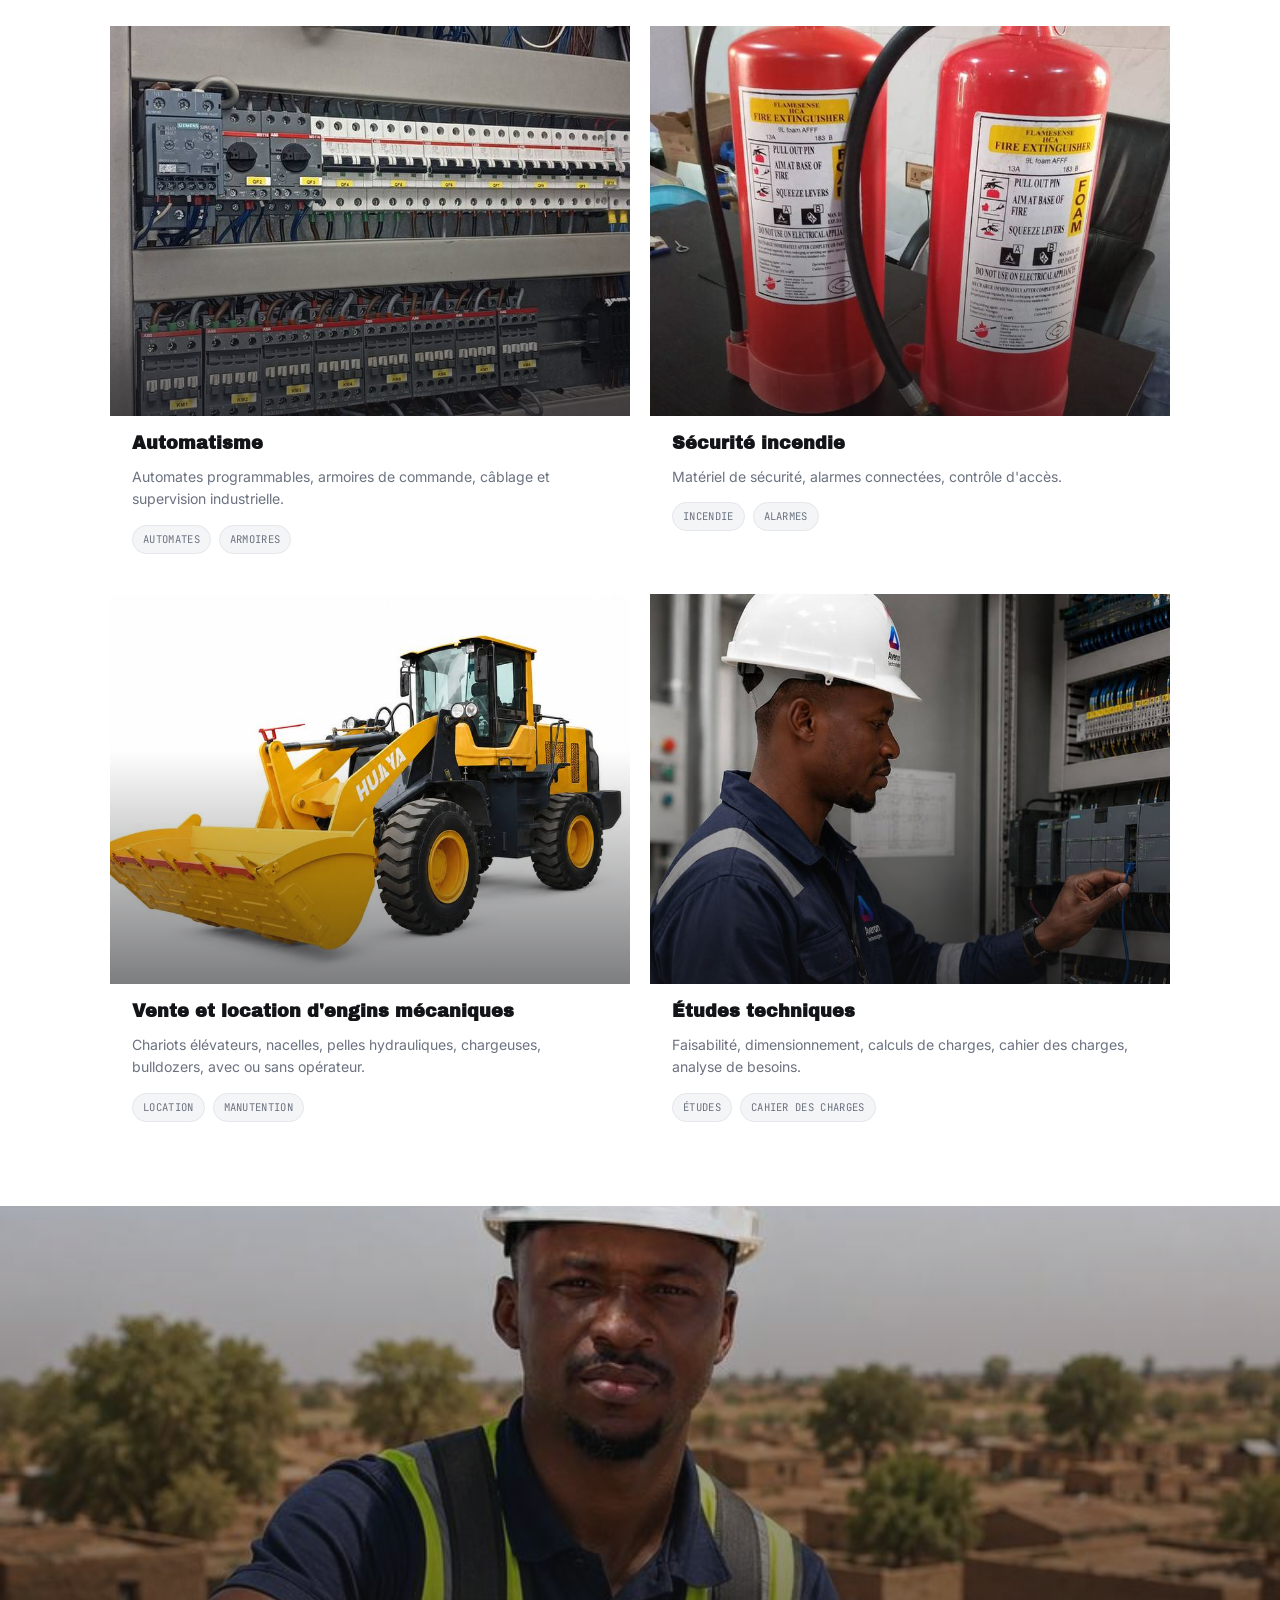
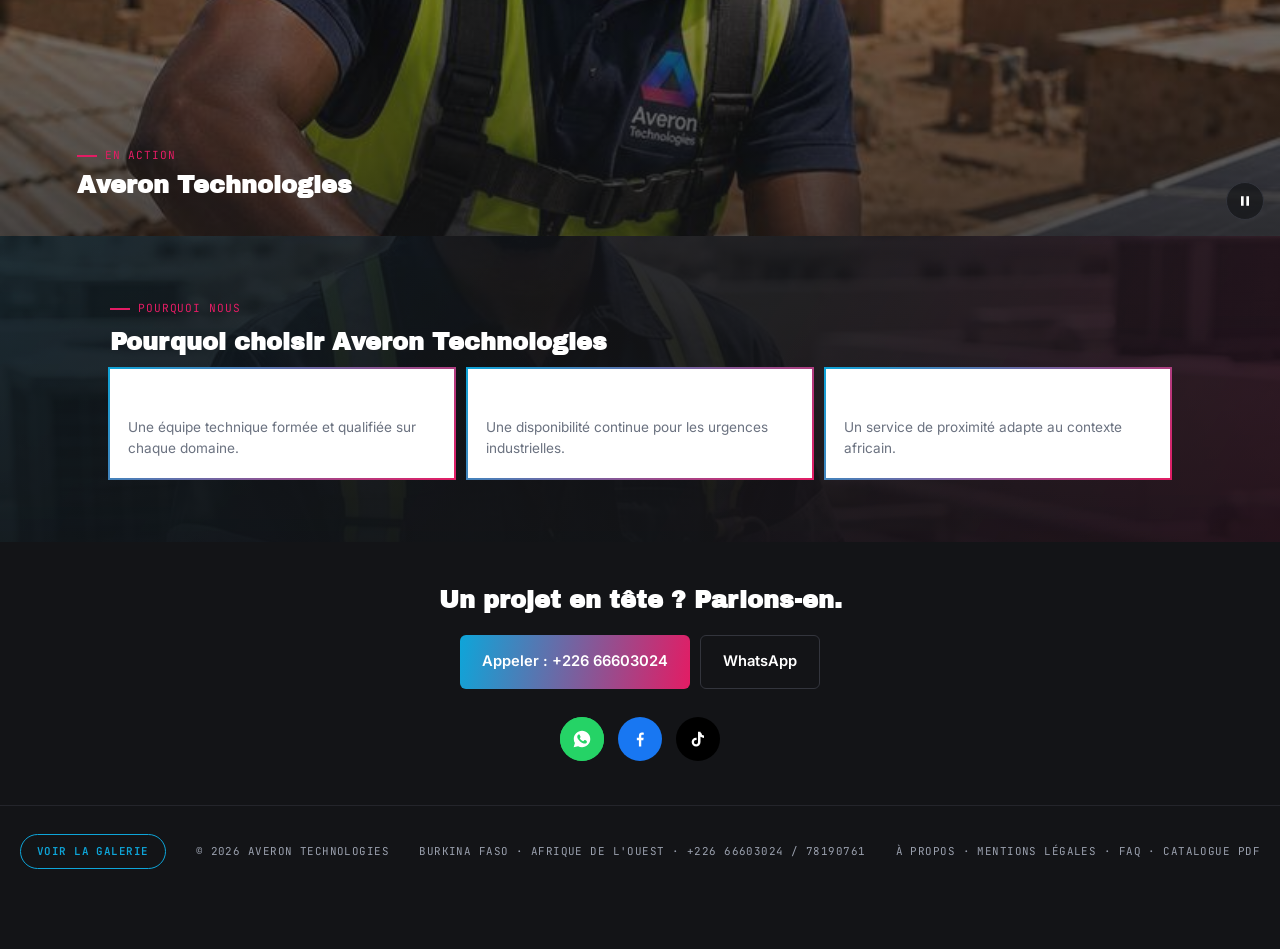
==== commit a20956a4: "Add files via upload" ====
--- a/index.html
+++ b/index.html
@@ -14,10 +14,10 @@
   "@type": "LocalBusiness",
   "name": "Averon Technologies",
   "description": "Entreprise de mécanique, électricité, plomberie, énergie et sécurité incendie basée à Ouagadougou, intervenant au Burkina Faso et en Afrique de l'Ouest.",
-  "url": "https://averon-technologies-site.pages.dev/",
+  "url": "https://a-veron-tech.com/",
   "telephone": "+22666603024",
   "email": "averontechno@gmail.com",
-  "image": "https://averon-technologies-site.pages.dev/assets/logo-white.png",
+  "image": "https://a-veron-tech.com/assets/logo-white.png",
   "address": {
     "@type": "PostalAddress",
     "addressLocality": "Ouagadougou",
--- a/assets/style.css
+++ b/assets/style.css
@@ -121,10 +121,14 @@
 section.photo .wrap{ position:relative; z-index:2; }
 
 /* ===== SERVICE CARDS — electric border ===== */
-.svc{ position:relative; padding:20px 20px 20px 22px; background:var(--white); margin-bottom:18px; border:2px solid transparent; background-clip:padding-box; border-radius:0; }
+.svc{ position:relative; padding:20px 20px 20px 22px; background:var(--white); margin-bottom:18px; border-radius:0; }
 .svc::before{
-  content:''; position:absolute; inset:-2px; z-index:-1; border-radius:0;
+  content:''; position:absolute; inset:-2px; z-index:-2; border-radius:0;
   background:linear-gradient(135deg, var(--cyan), var(--magenta));
+}
+.svc::after{
+  content:''; position:absolute; inset:0; z-index:-1; border-radius:0;
+  background:var(--white);
 }
 .svc .num{ display:none; }
 .svc h3{ font-family:'Archivo Black'; font-weight:700; font-size:1.1rem; margin-bottom:8px; }
@@ -138,14 +142,17 @@
 .svc.with-photo .thumb img{ width:100%; height:100%; object-fit:cover; object-position:center 15%; }
 .svc.with-photo .thumb::after{ content:''; position:absolute; inset:0; background:linear-gradient(180deg, transparent 40%, rgba(19,20,23,0.55)); }
 .svc.with-photo .body{ padding:0 20px 20px 22px; }
-.svc.with-photo::before{ z-index:-1; }
 
 /* ===== POINTS — electric border ===== */
 .points{ display:flex; flex-direction:column; gap:14px; }
-.point{ position:relative; padding:18px; background:var(--white); border:2px solid transparent; background-clip:padding-box; border-radius:0; }
+.point{ position:relative; padding:18px; background:var(--white); border-radius:0; }
 .point::before{
-  content:''; position:absolute; inset:-2px; z-index:-1; border-radius:0;
+  content:''; position:absolute; inset:-2px; z-index:-2; border-radius:0;
   background:linear-gradient(135deg, var(--cyan), var(--magenta));
+}
+.point::after{
+  content:''; position:absolute; inset:0; z-index:-1; border-radius:0;
+  background:var(--white);
 }
 @property --ang{
   syntax:'<angle>'; initial-value:0deg; inherits:false;
@@ -188,7 +195,7 @@
 section.dark .point p{ color:var(--grey); }
 
 /* Team/testimonial style card with round portrait */
-.people{ display:flex; flex-direction:column; gap:18px; }
+.people{ display:grid; grid-template-columns:1fr; gap:18px; }
 .people-card{ display:flex; align-items:center; gap:16px; background:var(--charcoal); padding:16px; border-radius:8px; }
 .people-card img{ width:64px; height:64px; border-radius:50%; object-fit:cover; flex-shrink:0; border:2px solid var(--cyan); }
 .people-card .role{ font-family:'JetBrains Mono'; font-size:0.68rem; color:var(--cyan); text-transform:uppercase; letter-spacing:0.04em; margin-bottom:4px; }
@@ -323,7 +330,7 @@
   .svc.with-photo .body{ padding:20px 20px 20px 0; }
   .points{ flex-direction:row; }
   .point{ flex:1; }
-  .people{ flex-direction:row; }
+  .people{ grid-template-columns:repeat(3,1fr); }
   .people-card{ flex:1; flex-direction:column; text-align:center; }
 
   .contact-strip .links{ flex-direction:row; justify-content:center; }
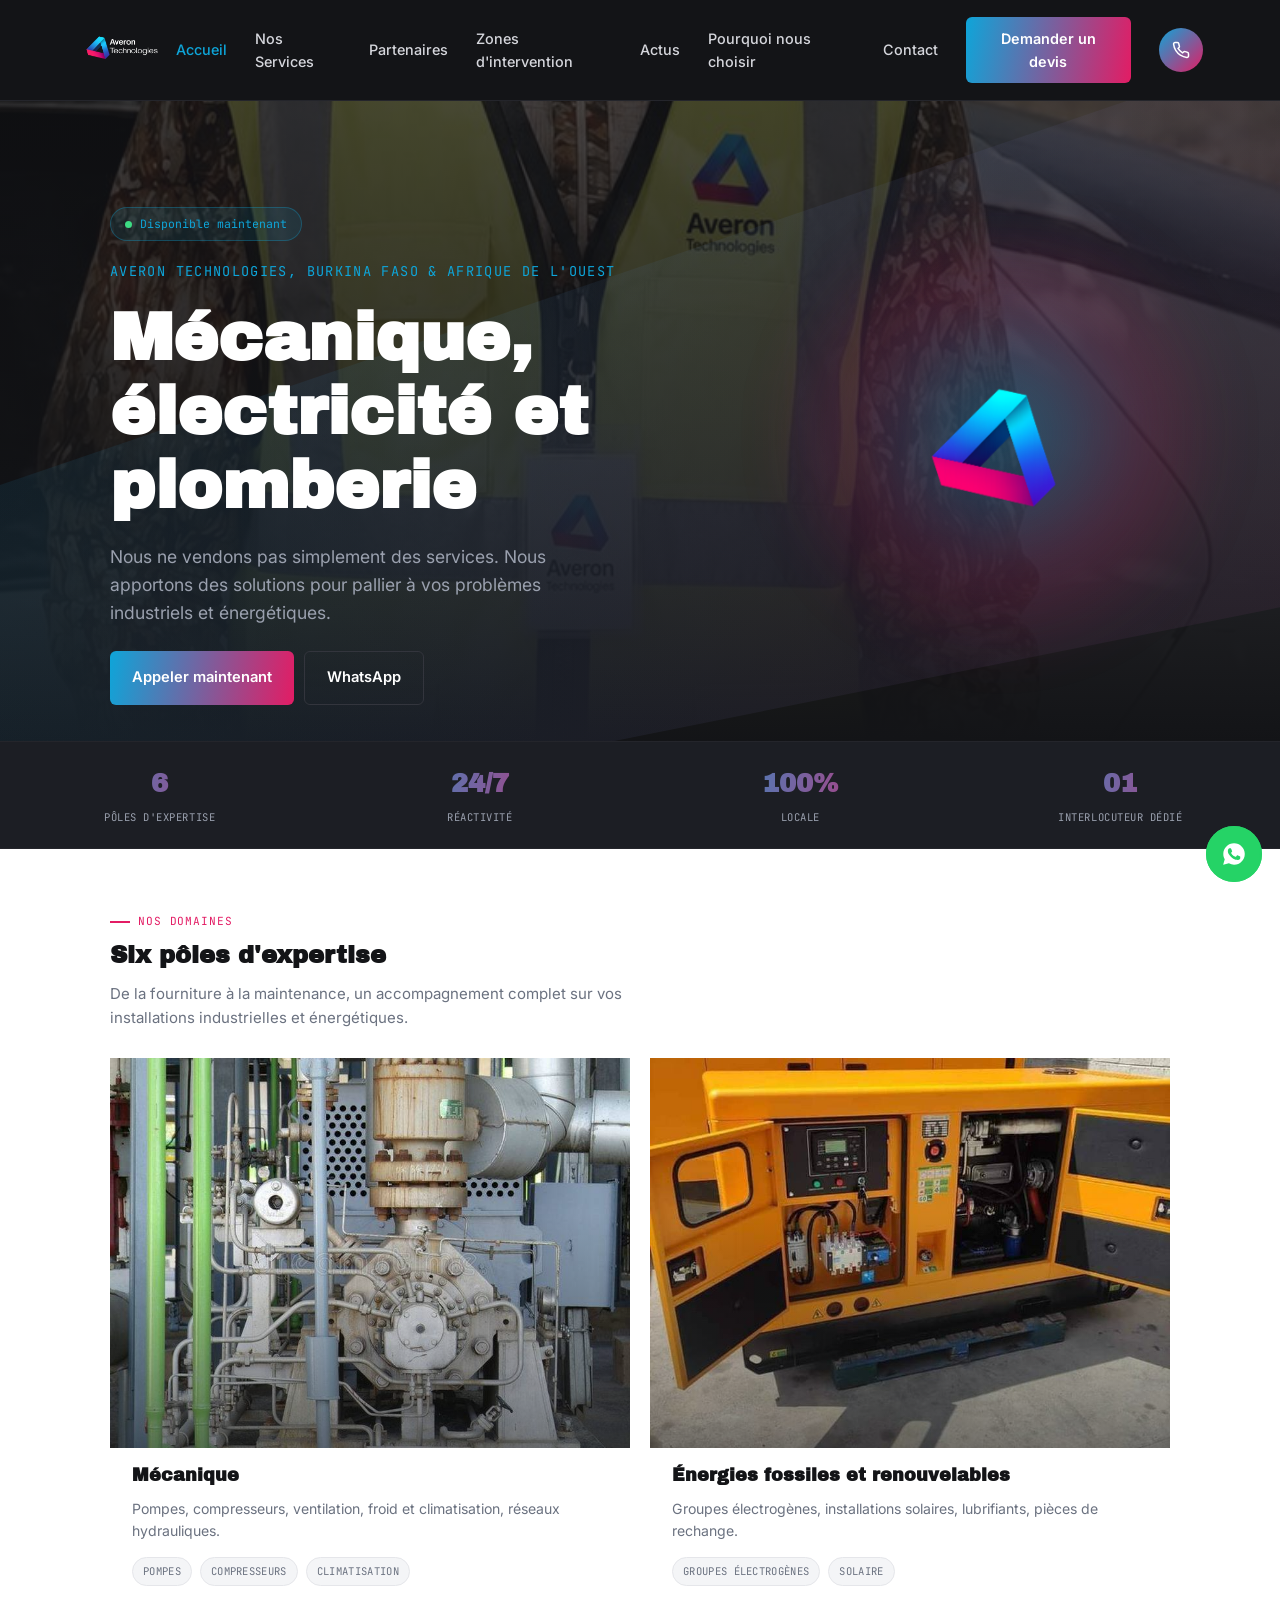
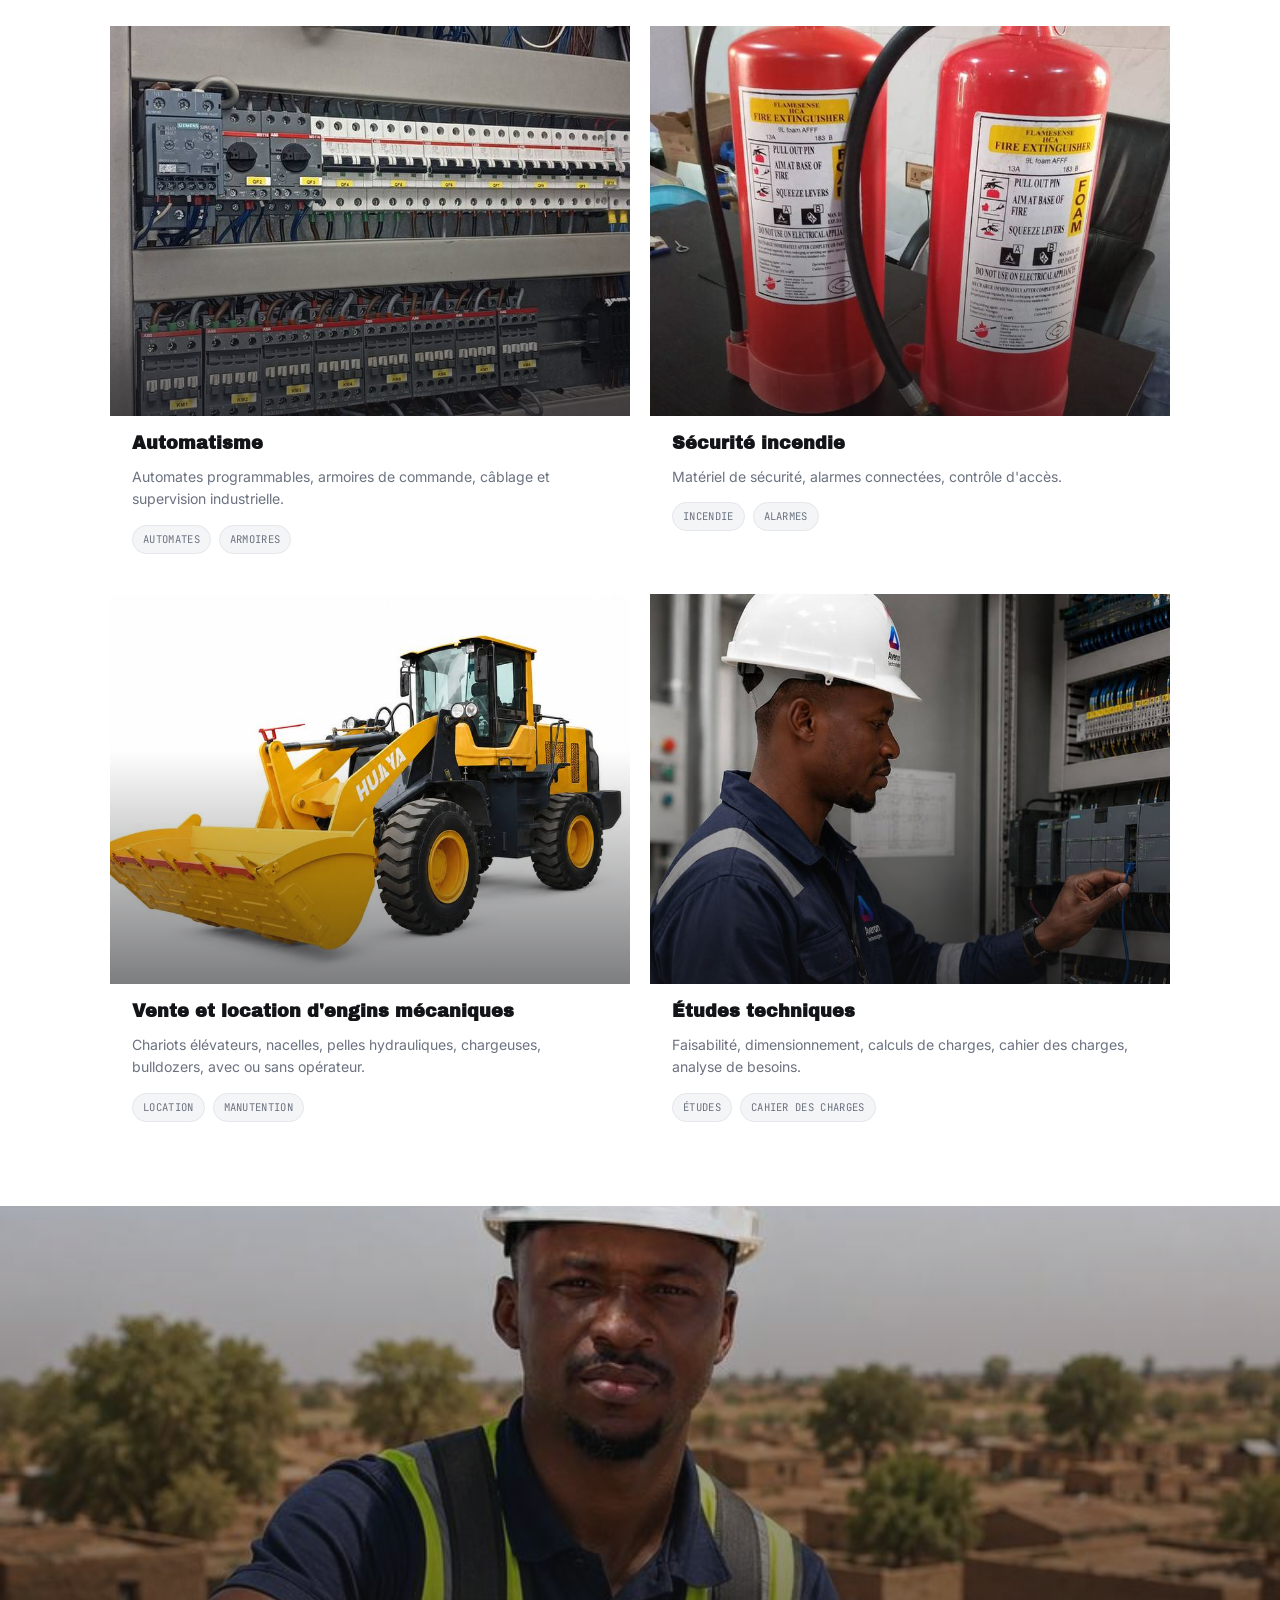
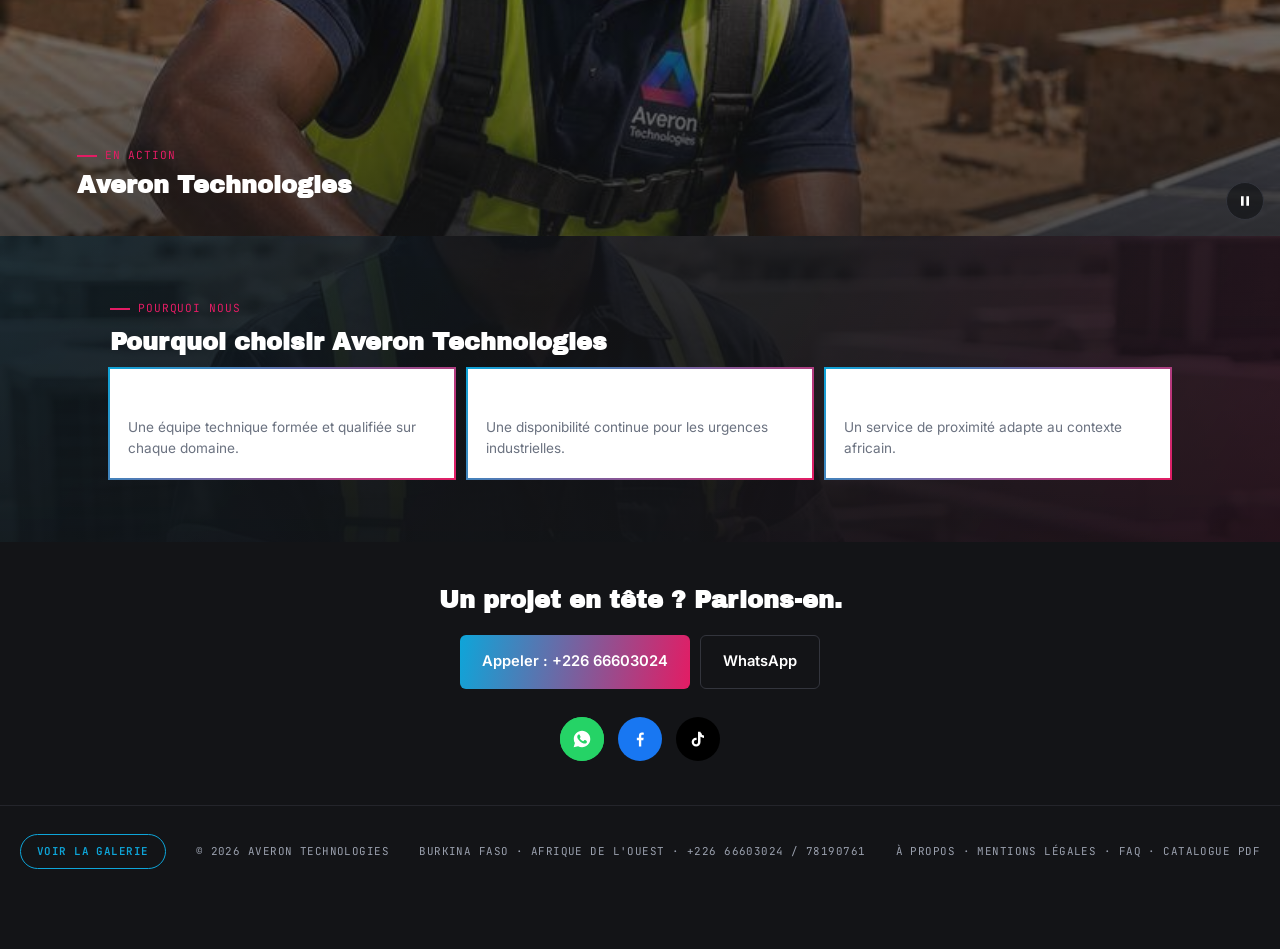
==== commit e5829e38: "Add files via upload" ====
--- a/index.html
+++ b/index.html
@@ -4,9 +4,10 @@
 <meta charset="UTF-8">
 <meta name="viewport" content="width=device-width, initial-scale=1.0">
 <title>Accueil &middot; Averon Technologies</title>
-<meta name="description" content="Averon Technologies, entreprise de mecanique, electricite et plomberie a Ouagadougou, Burkina Faso. Groupes electrogenes, pompes, compresseurs, installations solaires, securite incendie. Intervention rapide en Afrique de l'Ouest.">
+<meta name="description" content="Averon Technologies, entreprise de mécanique, électricité et plomberie à Ouagadougou, Burkina Faso. Groupes électrogènes, pompes, compresseurs, installations solaires, sécurité incendie. Intervention rapide en Afrique de l'Ouest.">
 <link rel="icon" type="image/png" href="assets/favicon.png">
 <link rel="apple-touch-icon" href="assets/apple-touch-icon.png">
+<meta name="google-site-verification" content="O24dJcfC4azHuca2Fzly163X9Dh2YF9EkemCmM5X_G4" />
 <link rel="stylesheet" href="assets/style.css">
 <script type="application/ld+json">
 {
@@ -67,6 +68,7 @@
 <a class="" href="services.html">Nos Services</a>
 <a class="" href="certifications.html">Partenaires</a>
 <a class="" href="zones-intervention.html">Zones d'intervention</a>
+<a class="" href="actus.html">Actus</a>
 <a class="" href="pourquoi-nous-choisir.html">Pourquoi nous choisir</a>
 <a class="" href="contact.html">Contact</a>
 
--- a/assets/style.css
+++ b/assets/style.css
@@ -25,7 +25,7 @@
 .nav .logo{ display:flex; align-items:center; gap:8px; z-index:2; }
 .nav .logo img{ height:56px; width:auto; }
 .nav .actions{ display:flex; align-items:center; gap:10px; z-index:2; }
-.nav .call{ width:38px; height:38px; border-radius:50%; background:linear-gradient(135deg,var(--cyan),var(--magenta)); display:flex; align-items:center; justify-content:center; animation:phoneRing 4s ease-in-out infinite; }
+.nav .call{ width:44px; height:44px; border-radius:50%; background:linear-gradient(135deg,var(--cyan),var(--magenta)); display:flex; align-items:center; justify-content:center; animation:phoneRing 4s ease-in-out infinite; }
 @keyframes phoneRing{
   0%, 92%, 100%{ transform:rotate(0deg); }
   93%{ transform:rotate(-14deg); }
@@ -37,7 +37,7 @@
   99%{ transform:rotate(0deg); }
 }
 .nav .call svg{ width:18px; height:18px; }
-.burger{ width:38px; height:38px; border:1px solid #33353D; border-radius:6px; display:flex; flex-direction:column; align-items:center; justify-content:center; gap:4px; background:none; }
+.burger{ width:44px; height:44px; border:1px solid #33353D; border-radius:6px; display:flex; flex-direction:column; align-items:center; justify-content:center; gap:4px; background:none; }
 .burger span{ width:16px; height:2px; background:#fff; display:block; }
 
 .menu{ display:none; flex-direction:column; background:var(--black); border-top:1px solid #24252B; padding:8px 18px 20px; position:absolute; top:100%; left:0; right:0; }
@@ -216,8 +216,8 @@
 .form-card label:first-child{ margin-top:0; }
 .field-wrap{ position:relative; }
 .field-wrap svg{ position:absolute; left:16px; top:50%; transform:translateY(-50%); width:16px; height:16px; opacity:0.5; }
-.form-card input{ width:100%; padding:13px 16px 13px 42px; border:1px solid #E0E1E6; border-radius:999px; font-family:'Inter'; font-size:0.92rem; color:var(--black); background:var(--white); }
-.form-card textarea{ width:100%; padding:14px 16px; border:1px solid #E0E1E6; border-radius:18px; font-family:'Inter'; font-size:0.92rem; color:var(--black); background:var(--white); resize:vertical; min-height:110px; }
+.form-card input{ width:100%; padding:13px 16px 13px 42px; border:1px solid #E0E1E6; border-radius:999px; font-family:'Inter'; font-size:1rem; color:var(--black); background:var(--white); }
+.form-card textarea{ width:100%; padding:14px 16px; border:1px solid #E0E1E6; border-radius:18px; font-family:'Inter'; font-size:1rem; color:var(--black); background:var(--white); resize:vertical; min-height:110px; }
 .form-card input:focus, .form-card textarea:focus{ outline:none; border-color:var(--cyan); }
 .form-card button{
   margin-top:22px; width:100%; border:none; padding:15px; border-radius:999px;
@@ -366,6 +366,26 @@
 }
 .brand-card img{ max-width:100%; max-height:56px; object-fit:contain; filter:grayscale(1); opacity:0.7; transition:filter 0.25s, opacity 0.25s; }
 .brand-card:hover img{ filter:grayscale(0); opacity:1; }
+.brand-card-text{ font-family:'Archivo Black', sans-serif; font-size:1.05rem; letter-spacing:0.02em; color:var(--grey-dark); text-align:center; opacity:0.75; transition:opacity 0.25s, color 0.25s; }
+.brand-card-text:hover{ opacity:1; color:var(--blue-deep); }
+
+/* ACTUS */
+.actus-grid{ display:grid; grid-template-columns:1fr; gap:24px; }
+@media(min-width:640px){ .actus-grid{ grid-template-columns:repeat(2,1fr); } }
+@media(min-width:960px){ .actus-grid{ grid-template-columns:repeat(3,1fr); } }
+.actus-card{
+  display:flex; flex-direction:column; background:var(--white); border:1px solid #EAEBEF; border-radius:8px;
+  overflow:hidden; text-decoration:none; color:inherit; transition:transform 0.2s, box-shadow 0.2s;
+}
+.actus-card:hover{ transform:translateY(-3px); box-shadow:0 8px 24px rgba(0,0,0,0.08); }
+.actus-card-img{ aspect-ratio:16/9; background:linear-gradient(135deg,var(--cyan),var(--magenta)); overflow:hidden; }
+.actus-card-img img{ width:100%; height:100%; object-fit:cover; }
+.actus-card-noimg{ width:100%; height:100%; }
+.actus-card-body{ padding:20px; }
+.actus-date{ font-family:'JetBrains Mono'; font-size:0.72rem; letter-spacing:0.05em; text-transform:uppercase; color:var(--cyan); }
+.actus-card-body h3{ font-family:'Archivo Black'; font-size:1.05rem; margin:8px 0 8px; }
+.actus-card-body p{ color:var(--grey-dark); font-size:0.9rem; }
+.actus-article-body p{ color:var(--grey-dark); font-size:1rem; line-height:1.7; margin-bottom:18px; }
 @media(min-width:600px){ .brands-grid{ grid-template-columns:repeat(3,1fr); } }
 @media(min-width:900px){ .brands-grid{ grid-template-columns:repeat(4,1fr); } }
 
